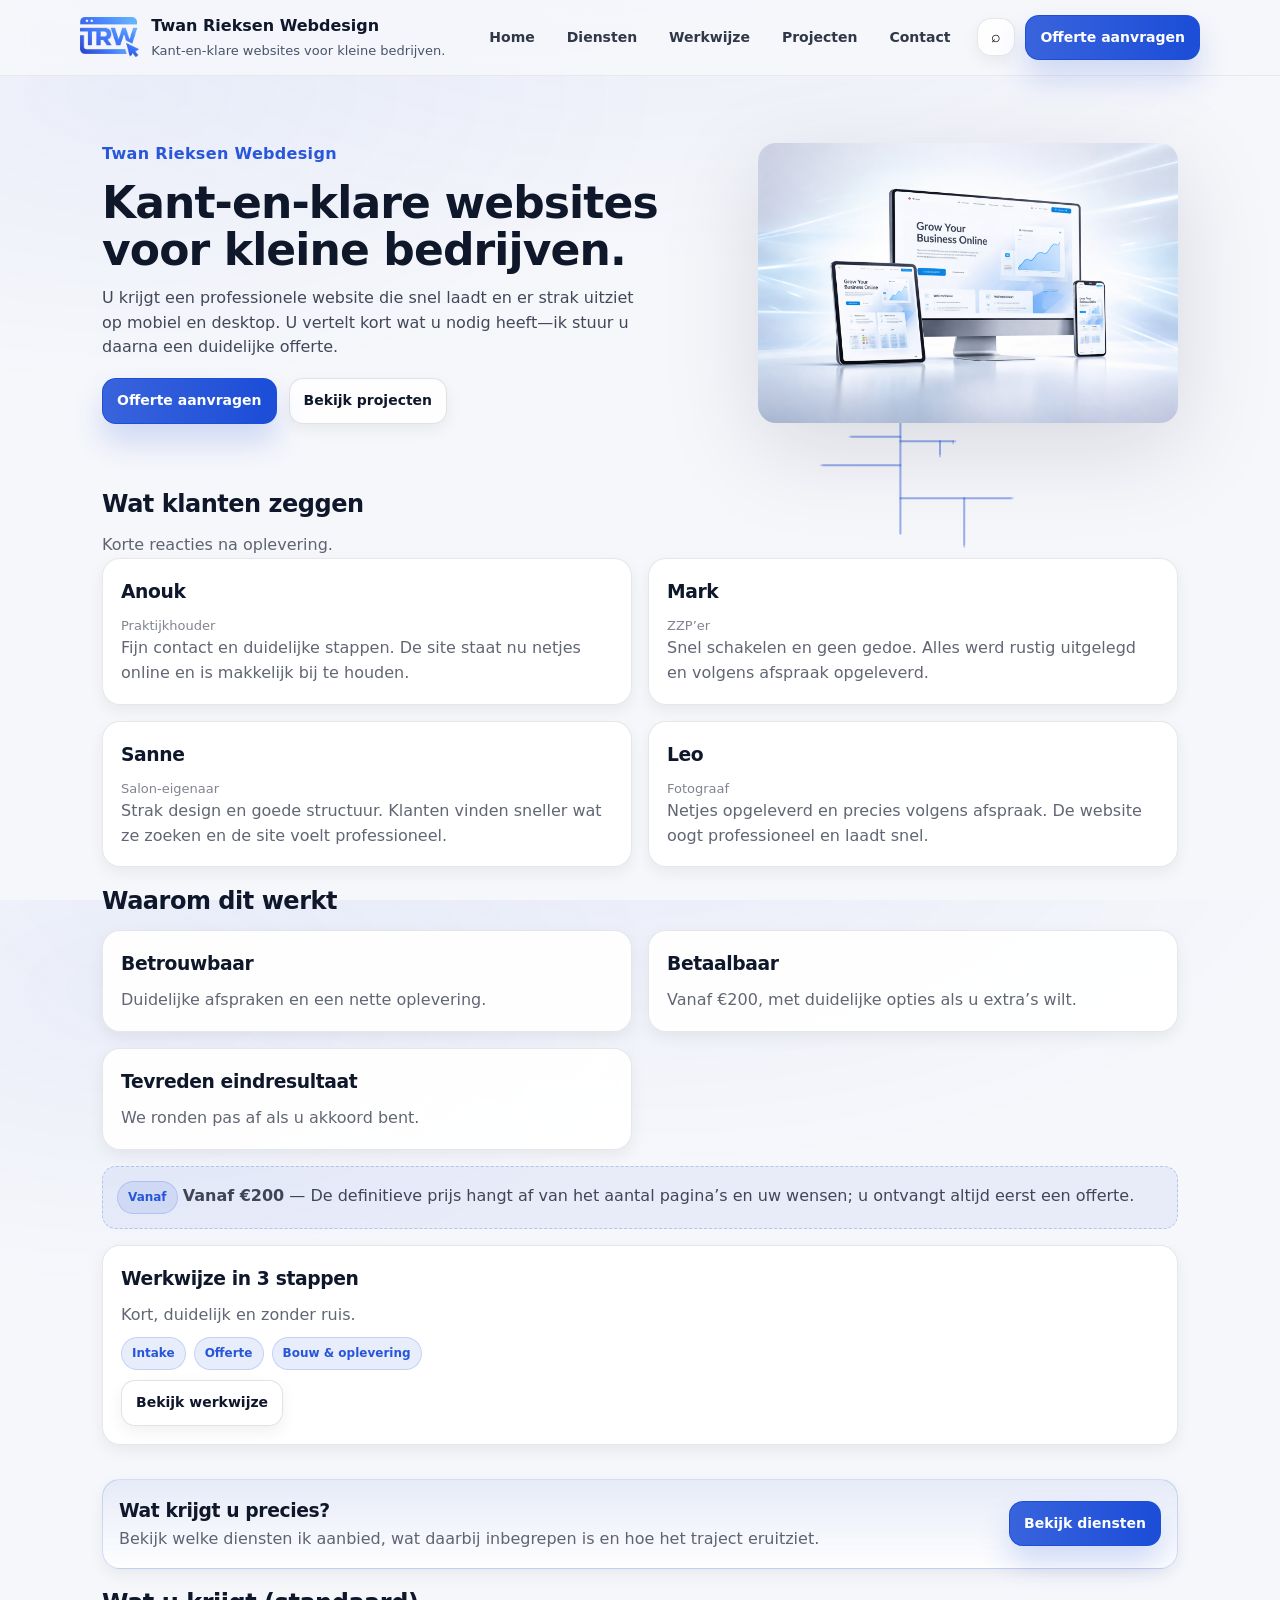
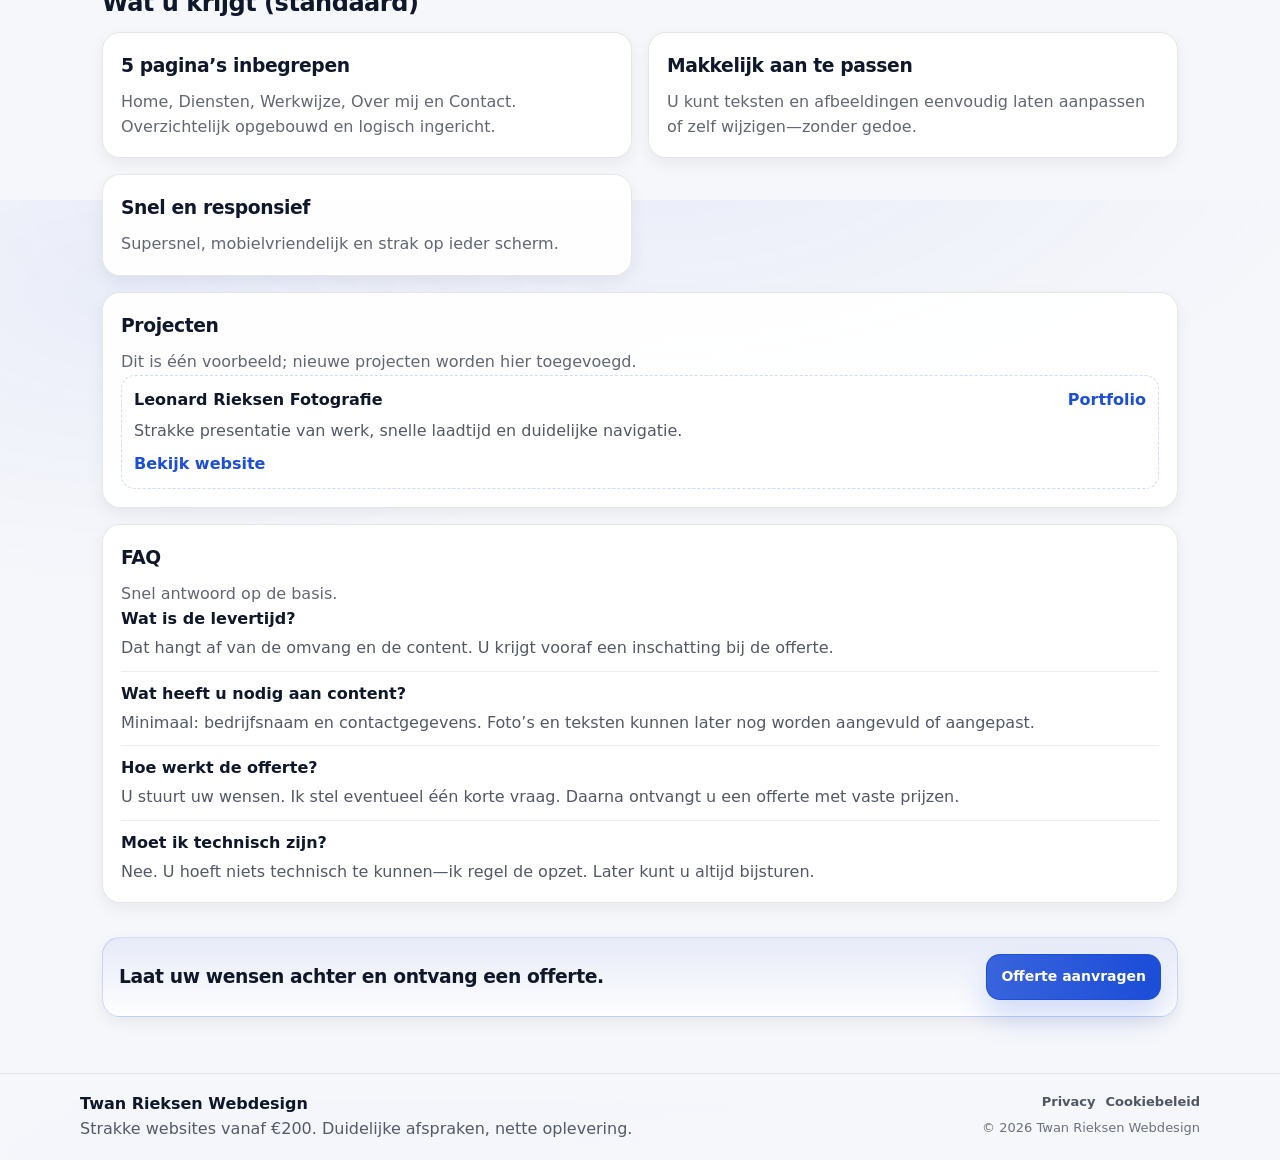
==== index.html @ 43380e8a "Update index.html" ====
<!doctype html>
<html lang="nl">
<head>
  <!-- Google tag (gtag.js) -->
<script async src="https://www.googletagmanager.com/gtag/js?id=G-E6L1GF4THQ"></script>
<script>
  window.dataLayer = window.dataLayer || [];
  function gtag(){dataLayer.push(arguments);}
  gtag('js', new Date());

  gtag('config', 'G-E6L1GF4THQ');
</script>
  <meta charset="utf-8" />
  <meta name="viewport" content="width=device-width,initial-scale=1" />
  <title>Home | Twan Rieksen Webdesign</title>
  <meta name="description" content="" data-bind="home.page.meta_description" />
  <meta name="theme-color" content="#1d4ed8" data-bind="site.seo.theme_color" />
  <link rel="stylesheet" href="assets/css/styles.css" />

  <!-- meta: social/seo (no visual impact) -->
  <meta data-meta="social" name="theme-color" content="#1d4ed8">
  <link rel="canonical" href="https://twanrieksenwebdesign.nl/">
  <link rel="icon" href="/assets/img/favicon.png" type="image/svg+xml">
  <link rel="icon" href="/assets/img/favicon.png" type="image/png">
  <link rel="apple-touch-icon" href="/assets/img/favicon.png">
  <meta property="og:title" content="Home | Twan Rieksen Webdesign">
  <meta property="og:description" content="" data-bind="home.page.meta_description">
  <meta property="og:image" content="https://twanrieksenwebdesign.nl/assets/img/placeholder/og.png">
  <meta property="og:url" content="https://twanrieksenwebdesign.nl/">
  <meta property="og:type" content="website">
  <meta name="twitter:card" content="summary_large_image">
  <meta name="twitter:title" content="Home | Twan Rieksen Webdesign">
  <meta name="twitter:description" content="" data-bind="home.page.meta_description">
  <meta name="twitter:image" content="https://twanrieksenwebdesign.nl/assets/img/placeholder/og.png">

  <script type="application/ld+json" data-meta="jsonld">{"@context": "https://schema.org", "@type": "ProfessionalService", "name": "Twan Rieksen Webdesign", "url": "https://twanrieksenwebdesign.nl", "areaServed": {"@type": "Country", "name": "Netherlands"}, "email": "contact@rieksenwebstudio.nl"}</script>
</head>

<body data-page="home" data-content="home">
  <canvas id="network-bg" aria-hidden="true"></canvas>
  <a class="skip-link" href="#main">Naar inhoud</a>

  <header class="site-header" data-mount="site.header">
    <div class="container header-inner">
      <a class="brand" href="index.html" aria-label="Home">
        <span class="brand-mark">
  <img
    class="brand-logo"
    alt="Twan Rieksen Webdesign"
    width="40"
    height="40"
    loading="eager"
    decoding="async"
    hidden
  /></span>
        <span class="brand-text">
          <span class="brand-name" data-bind="site.brand.name">Twan Rieksen Webdesign</span>
          <span class="brand-tagline" data-bind="site.brand.tagline">Kant-en-klare websites voor kleine bedrijven.</span>
        </span>
      </a>

      <nav class="site-nav" aria-label="Hoofdnavigatie" data-mount="site.nav"></nav>

      <div class="header-actions">
        <button class="icon-btn search-open" type="button" aria-label="Zoeken" data-action="open-search">
          <span class="icon" aria-hidden="true">⌕</span>
        </button>
        <a class="btn primary header-cta" data-bind="site.cta.primary_label" href="contact.html">Offerte aanvragen</a>
        <button class="menu-btn" type="button" aria-label="Menu" aria-expanded="false" data-action="toggle-menu">
          <span class="menu-lines" aria-hidden="true"></span>
        </button>
      </div>
    </div>
  </header>

  <div class="search-overlay" hidden data-ui="search">
    <div class="search-panel" role="dialog" aria-modal="true" aria-label="Zoeken">
      <div class="search-top">
        <div class="search-title">Zoeken</div>
        <button class="icon-btn" type="button" aria-label="Sluiten" data-action="close-search">✕</button>
      </div>
      <label class="search-field">
        <span class="sr-only">Zoekterm</span>
        <input type="search" placeholder="Zoek in pagina’s en projecten…" autocomplete="off" data-search="input" />
      </label>
      <div class="search-results" data-search="results"></div>
      <div class="search-hint">Tip: druk op <kbd>/</kbd> om te zoeken en <kbd>Esc</kbd> om te sluiten.</div>
    </div>
  </div>

  <main id="main" class="site-main">

<section class="hero">
  <div class="container hero-grid">
    <div class="hero-copy reveal">
      <div class="eyebrow" data-bind="home.hero.eyebrow"></div>
      <h1 class="hero-title" data-bind="home.hero.title"></h1>
      <p class="hero-text" data-bind="home.hero.text"></p>
      <div class="hero-actions">
        <a class="btn primary" data-bind="home.hero.primary_label" href="contact.html">Offerte aanvragen</a>
        <a class="btn ghost" data-bind="home.hero.secondary_label" href="projecten.html">Bekijk projecten</a>
      </div>
    </div>
    <div class="hero-visual reveal">
      <img class="hero-img" data-bind-src="home.hero.image" data-bind-alt="home.hero.image_alt" src="assets/img/placeholder/hero.svg" alt="" />
    </div>
  </div>
</section>

<section class="section">
  <div class="container">
    <div data-mount="home.sections"></div>
  </div>
</section>

  </main>

  <footer class="site-footer" data-mount="site.footer">
    <div class="container footer-inner">
      <div class="footer-left">
        <div class="footer-brand" data-bind="site.brand.name">Twan Rieksen Webdesign</div>
        <div class="footer-note" data-bind="site.footer.note"></div>
      </div>
      <div class="footer-right">
        <div class="footer-links" data-mount="site.footer.links"></div>
        <div class="footer-copy" data-bind="site.footer.copyright"></div>
      </div>
    </div>
  </footer>

  <script src="assets/js/app.js"></script>
  <script src="assets/js/content.js"></script>
  <script src="assets/js/network-bg.js"></script>
  <script src="assets/js/site.js" defer></script>

  <canvas id="network-bg" aria-hidden="true"></canvas>
</body>
</html>
---- assets/css/styles.css ----
:root{
  --bg: #f6f7fb;
  --surface: #ffffff;
  --text: #0f172a;
  --muted: #475569;
  --line: rgba(15, 23, 42, .10);
  --shadow: 0 10px 30px rgba(2, 6, 23, .08);
  --shadow-sm: 0 6px 16px rgba(2, 6, 23, .06);
  --radius: 18px;
  --radius-sm: 14px;
  --blue: #1d4ed8; /* koningsblauw */
  --blue-2: rgba(29, 78, 216, .12);
  --focus: rgba(29, 78, 216, .35);
  --container: 1120px;
}

*{box-sizing:border-box}
html,body{height:100%}

body{
  margin:0;
  font-family: ui-sans-serif, system-ui, -apple-system, Segoe UI, Roboto, Helvetica, Arial;
  /* originele “textuur” terug: zachte radial gradients */
  background:
    radial-gradient(1200px 600px at 50% -10%, rgba(29,78,216,.06), transparent 60%),
    radial-gradient(900px 500px at 10% 10%, rgba(29,78,216,.05), transparent 60%),
    var(--bg);
  color:var(--text);
  line-height:1.55;
  overflow-x:hidden; /* voorkomt horizontale canvas/glow artifacts */
}

/* Ensure hidden attribute always wins */
[hidden]{display:none !important;}

a{color:inherit}
img{max-width:100%;display:block}

.container{
  max-width:var(--container);
  margin:0 auto;
  padding:0 22px;
}

.skip-link{
  position:absolute;
  left:-999px;
  top:10px;
  background:rgba(255,255,255,.96);
  padding:10px 12px;
  border-radius:10px;
  border:1px solid var(--line);
  box-shadow:var(--shadow-sm);
}
.skip-link:focus{left:12px;z-index:9999}

/* ---------------- Header ---------------- */
.site-header{
  position:sticky;
  top:0;
  z-index:50;
  backdrop-filter: blur(10px);
  background: rgba(246,247,251,.88);
  border-bottom:1px solid rgba(15,23,42,.06);
}

.header-inner{
  display:flex;
  align-items:center;
  gap:16px;
  padding:14px 0;
}

/* Brand link: blijft altijd binnen header, zonder rare overflow */
.brand{
  display:flex;
  align-items:center;
  gap:12px;
  text-decoration:none;
  min-width:0;     /* belangrijk: voorkomt rare layout-reserve */
  flex:0 0 auto;   /* brand groeit niet onbeperkt */
}

/* --- Brand mark (basis: werkt altijd, ook als fallback) --- */
.brand-mark{
  flex:0 0 auto;
  align-self:center;

  width:40px;
  height:40px;
  border-radius:14px;
  background: linear-gradient(180deg, rgba(29,78,216,.22), rgba(29,78,216,.12));
  border:1px solid rgba(29,78,216,.25);
  display:grid;
  place-items:center;
  box-shadow: 0 10px 18px rgba(29,78,216,.10);
  position:relative;
  overflow:hidden;
}

.brand-mark::after{
  content:"";
  position:absolute;
  inset:-40% -80%;
  background:linear-gradient(90deg, transparent, rgba(255,255,255,.35), transparent);
  transform:translateX(-30%);
  animation:brandSheen 7s ease-in-out infinite;
  opacity:.65;
}

@keyframes brandSheen{
  0%,45%{transform:translateX(-30%)}
  75%,100%{transform:translateX(30%)}
}

.brand-mark .rw{
  font-weight:800;
  letter-spacing:.02em;
  color:var(--blue);
}

/* --- Logo mode: GEEN kader/bubble + logo liggend (zelfde headerhoogte, sloopt header niet) --- */
/* Dit werkt alleen als je element echt: class="brand-mark has-logo" heeft */
.brand-mark.has-logo{
  width:auto;                 /* breedte volgt logo (dus geen “witte ruimte”) */
  height:40px;                /* header-ritme blijft gelijk */
  padding:0;

  background: transparent !important;
  border: 0 !important;
  box-shadow: none !important;

  border-radius:0 !important;       /* voorkomt clipping aan hoeken */
  overflow: visible !important;     /* clip nooit het logo */
  display:inline-flex;
  align-items:center;
}

.brand-mark.has-logo::after{
  display:none !important;          /* sheen uit: anders lijkt het alsnog op een kader */
}

/* Het echte logo (img) */
/* BELANGRIJK:
   - hoogte = 40px zodat header niet hoger wordt
   - width:auto zodat de liggende verhouding intact blijft */
.brand-mark .brand-logo{
  display:block;
  height:40px;          /* SAFE: breekt de header niet */
  width:auto;           /* behoudt liggende verhouding */
  max-width:240px;      /* cap zodat navigatie niet wegduwt */
  object-fit:contain;
}

/* Fallback RW verbergen zodra logo actief is */
.brand-mark.has-logo .rw{
  display:none !important;
}

/* Brand text */
.brand-text{
  display:flex;
  flex-direction:column;
  gap:2px;
}
.brand-name{font-weight:800}
.brand-tagline{font-size:13px;color:var(--muted)}

/* Navigation */
.site-nav{
  margin-left:auto;
  display:flex;
  gap:10px;
  align-items:center;
}

.site-nav a{
  text-decoration:none;
  font-weight:600;
  font-size:14px;
  padding:8px 10px;
  border-radius:12px;
  color:rgba(15,23,42,.86);
  transition: transform .18s ease, box-shadow .18s ease, background .18s ease, border-color .18s ease;
  border:1px solid transparent;
}

.site-nav a:hover{
  background: rgba(29,78,216,.06);
  border-color: rgba(29,78,216,.14);
  box-shadow: 0 10px 18px rgba(29,78,216,.08);
  transform: translateY(-1px);
}

.site-nav a[aria-current="page"]{
  background: rgba(29,78,216,.08);
  border-color: rgba(29,78,216,.18);
}

.header-actions{
  display:flex;
  align-items:center;
  gap:10px;
}

.icon-btn{
  width:38px;
  height:38px;
  border-radius:14px;
  border:1px solid rgba(15,23,42,.10);
  background:rgba(255,255,255,.92);
  display:grid;
  place-items:center;
  cursor:pointer;
  box-shadow: var(--shadow-sm);
  transition: transform .18s ease, box-shadow .18s ease, border-color .18s ease;
}
.icon-btn:hover{
  transform:translateY(-1px);
  border-color:rgba(29,78,216,.22);
  box-shadow:0 16px 30px rgba(29,78,216,.10);
}
.icon{font-size:16px}

.menu-btn{display:none;gap:0;border:0;background:transparent;cursor:pointer}
.menu-lines{
  width:22px;
  height:2px;
  background:rgba(15,23,42,.65);
  border-radius:999px;
  position:relative;
  display:inline-block;
}
.menu-lines::before,
.menu-lines::after{
  content:"";
  position:absolute;
  left:0;
  width:22px;
  height:2px;
  background:rgba(15,23,42,.65);
  border-radius:999px;
}
.menu-lines::before{top:-7px}
.menu-lines::after{top:7px}

/* ---------------- Buttons ---------------- */
.btn{
  display:inline-flex;
  align-items:center;
  justify-content:center;
  padding:11px 14px;
  border-radius:14px;
  border:1px solid transparent;
  font-weight:700;
  font-size:14px;
  text-decoration:none;
  transition: transform .18s ease, box-shadow .18s ease, border-color .18s ease, background .18s ease;
  user-select:none;
}

.btn.primary{
  background:var(--blue);
  color:#fff;
  box-shadow: 0 18px 30px rgba(29,78,216,.18);
  position:relative;
  overflow:hidden;
}
.btn.primary:hover{
  transform:translateY(-1px);
  box-shadow: 0 26px 46px rgba(29,78,216,.22);
  border-color: rgba(255,255,255,.22);
}
.btn.primary::after{
  content:"";
  position:absolute;
  inset:-40% -60%;
  background:linear-gradient(90deg, transparent, rgba(255,255,255,.22), transparent);
  transform:translateX(-30%);
  animation:btnSheen 6.5s ease-in-out infinite;
  pointer-events:none;
  opacity:.65;
}

@keyframes btnSheen{
  0%,45%{transform:translateX(-30%)}
  75%,100%{transform:translateX(30%)}
}

.btn.ghost{
  background:rgba(255,255,255,.88);
  border-color: rgba(15,23,42,.12);
  box-shadow: var(--shadow-sm);
}
.btn.ghost:hover{
  transform:translateY(-1px);
  border-color:rgba(29,78,216,.20);
  box-shadow:0 18px 30px rgba(29,78,216,.10);
}
.btn.full{width:100%}

.site-main{padding-bottom:34px}

/* ---------------- Hero ---------------- */
.hero{padding:44px 0 18px}
.hero-grid{
  display:grid;
  grid-template-columns: 1.2fr .8fr;
  gap:22px;
  align-items:center;
}
.hero-copy{padding:22px 0}
.eyebrow{
  display:inline-flex;
  align-items:center;
  gap:8px;
  font-weight:800;
  color:rgba(29,78,216,.95);
  letter-spacing:.02em;
}
.hero-title{font-size:44px;line-height:1.08;margin:12px 0 12px}
.hero-text{font-size:16px;color:rgba(15,23,42,.78);max-width:54ch}
.hero-actions{display:flex;gap:12px;margin-top:18px;flex-wrap:wrap}
.hero-visual{display:flex;justify-content:flex-end}
.hero-img{
  width:min(420px, 100%);
  filter: drop-shadow(0 26px 46px rgba(2,6,23,.12));
  border-radius: var(--radius);
}

/* ---------------- Page hero ---------------- */
.page-hero{padding:28px 0 10px}
.page-hero h1{margin:0 0 8px;font-size:38px;line-height:1.12}
.lead{margin:0;color:rgba(15,23,42,.74);max-width:70ch}

.section{padding:18px 0 18px}

/* ---------------- Layout helpers ---------------- */
.grid.two{display:grid;grid-template-columns:1fr 1fr;gap:16px}
.stack{display:flex;flex-direction:column;gap:16px}

/* ---------------- Cards ---------------- */
.card{
  background: rgba(255,255,255,.92);
  border:1px solid rgba(15,23,42,.10);
  border-radius: var(--radius);
  box-shadow: var(--shadow-sm);
  padding:18px;
  position:relative;
}
.card.large{padding:20px}

.card::before{
  content:"";
  position:absolute;
  inset:0;
  border-radius:inherit;
  pointer-events:none;
  box-shadow:0 0 0 0 rgba(29,78,216,.00);
  animation:cardGlow 8s ease-in-out infinite;
}

@keyframes cardGlow{
  0%,100%{box-shadow:0 0 0 0 rgba(29,78,216,.00)}
  50%{box-shadow:0 0 0 1px rgba(29,78,216,.10)}
}

.card h2,.card h3{margin:0 0 10px}
.muted{color:rgba(15,23,42,.66)}
.small{font-size:13px}
.small-link{color:var(--blue);font-weight:700;text-decoration:none}
.small-link:hover{text-decoration:underline}

.bullets{margin:0;padding-left:18px;color:rgba(15,23,42,.76)}
.bullets li{margin:8px 0}

/* ---------------- Addons ---------------- */
.addon-list{display:flex;flex-direction:column;gap:10px}
.addon-item{
  padding:12px 12px;
  border-radius:14px;
  border:1px dashed rgba(29,78,216,.20);
  background: linear-gradient(180deg, rgba(255,255,255,.88), rgba(255,255,255,.82));
}
.addon-item .row{display:flex;justify-content:space-between;gap:12px;align-items:baseline}
.addon-item .name{font-weight:800}
.addon-item .price{font-weight:900;color:var(--blue)}
.addon-item .text{margin-top:6px;color:rgba(15,23,42,.72)}

/* ---------------- FAQ ---------------- */
.faq{display:flex;flex-direction:column;gap:10px}
.faq-item{border-top:1px solid rgba(15,23,42,.08);padding-top:10px}
.faq-item:first-child{border-top:0;padding-top:0}
.faq-item .q{font-weight:800;margin:0 0 4px}
.faq-item .a{margin:0;color:rgba(15,23,42,.72)}

/* ---------------- Note bars ---------------- */
.note-bar{
  padding:14px 14px;
  border-radius:14px;
  border:1px dashed rgba(29,78,216,.25);
  background: rgba(29,78,216,.06);
  color:rgba(15,23,42,.78);
}
.note-bar.small{padding:12px}

/* ---------------- Steps ---------------- */
.steps{display:flex;flex-direction:column;gap:12px}
.step{
  padding:14px;
  border-radius:14px;
  background:rgba(255,255,255,.88);
  border:1px solid rgba(15,23,42,.08);
}
.step .t{font-weight:900;margin:0 0 6px}
.step .p{margin:0;color:rgba(15,23,42,.72)}
.steps-list{margin:0;padding-left:18px;color:rgba(15,23,42,.76)}
.steps-list li{margin:8px 0}

/* ---------------- Projects ---------------- */
.project-grid{
  display:grid;
  grid-template-columns: repeat(3, 1fr);
  gap:16px;
  margin-top:10px;
}
.project-card{padding:0;overflow:hidden}
.project-media{background:rgba(29,78,216,.05);border-bottom:1px solid rgba(15,23,42,.08)}
.project-media img{width:100%;height:180px;object-fit:cover}
.project-body{padding:16px}


.t-meta{margin-top:4px; font-size:13px; opacity:.8}
.badge{
  display:inline-flex;
  align-items:center;
  gap:8px;
  padding:6px 10px;
  border-radius:999px;
  background: rgba(29,78,216,.10);
  border:1px solid rgba(29,78,216,.18);
  font-weight:800;
  color:rgba(29,78,216,.95);
  font-size:12px;
}

.project-title{margin:10px 0 6px;font-size:18px}
.project-text{margin:0 0 10px;color:rgba(15,23,42,.72)}

/* ---------------- CTA band ---------------- */
.cta-band{
  margin-top:18px;
  padding:16px;
  border-radius: var(--radius);
  border:1px solid rgba(29,78,216,.18);
  background: linear-gradient(180deg, rgba(29,78,216,.07), rgba(255,255,255,.82));
  box-shadow: var(--shadow-sm);
  display:flex;
  justify-content:space-between;
  align-items:center;
  gap:16px;
}
.cta-inner h3{margin:0}
.cta-inner p{margin:2px 0 0}

/* ---------------- Forms ---------------- */
.form{display:flex;flex-direction:column;gap:12px;margin-top:10px}
.field{display:flex;flex-direction:column;gap:6px}

input, textarea{
  border-radius:14px;
  border:1px solid rgba(15,23,42,.14);
  padding:12px 12px;
  font: inherit;
  background: rgba(255,255,255,.96);
  box-shadow: 0 10px 18px rgba(2,6,23,.05);
  outline: none;
  transition: border-color .18s ease, box-shadow .18s ease, transform .18s ease;
}

input:focus, textarea:focus{
  border-color: rgba(29,78,216,.45);
  box-shadow: 0 0 0 4px rgba(29,78,216,.16);
  transform: translateY(-1px);
}

/* ---------------- Footer ---------------- */
.site-footer{
  border-top:1px solid rgba(15,23,42,.08);
  background: rgba(246,247,251,.88);
}
.footer-inner{display:flex;justify-content:space-between;gap:16px;padding:18px 0}
.footer-brand{font-weight:900}
.footer-note{color:rgba(15,23,42,.70)}
.footer-links{display:flex;gap:10px;justify-content:flex-end;flex-wrap:wrap}
.footer-links a{color:rgba(15,23,42,.72);text-decoration:none;font-weight:700;font-size:13px}
.footer-links a:hover{color:rgba(29,78,216,.95)}
.footer-copy{margin-top:6px;color:rgba(15,23,42,.60);font-size:13px;text-align:right}

/* ---------------- Search overlay ---------------- */
.search-overlay{
  z-index: 10000;
  backdrop-filter: blur(6px);
  position:fixed;
  inset:0;
  background: rgba(2,6,23,.55);
  display:flex;
  align-items:center;
  justify-content:center;
  padding:24px;
}
.search-panel{
  position: relative;
  z-index: 10001;
  width:min(720px, 100%);
  background: rgba(255,255,255,.97);
  border:1px solid rgba(15,23,42,.14);
  border-radius: var(--radius);
  box-shadow: 0 30px 80px rgba(2,6,23,.22);
  padding:16px;
}
.search-top{display:flex;justify-content:space-between;align-items:center;margin-bottom:10px}
.search-title{font-weight:900}
.search-field input{width:100%}
.search-results{margin-top:12px;display:flex;flex-direction:column;gap:10px}
.search-hit{
  border:1px solid rgba(15,23,42,.10);
  border-radius: 14px;
  padding:12px;
  background: rgba(255,255,255,.92);
  box-shadow: var(--shadow-sm);
  text-decoration:none;
}
.search-hit:hover{border-color:rgba(29,78,216,.22);box-shadow:0 18px 30px rgba(29,78,216,.10)}
.search-hit .t{font-weight:900;margin:0 0 2px}
.search-hit .s{margin:0;color:rgba(15,23,42,.70);font-size:13px}
.search-hint{margin-top:10px;color:rgba(15,23,42,.60);font-size:13px}
kbd{
  background:rgba(15,23,42,.06);
  border:1px solid rgba(15,23,42,.10);
  border-bottom-color:rgba(15,23,42,.18);
  padding:2px 6px;
  border-radius:8px;
  font-weight:800;
}

/* ---------------- Reveal animations ---------------- */
.reveal{
  opacity:0;
  transform: translateY(10px);
  transition: opacity .65s ease, transform .65s ease;
}
.reveal.in{opacity:1;transform: translateY(0)}

/* --- Layout rhythm: consistent spacing between blocks --- */
.section > .container{display:flex;flex-direction:column;gap:16px}
[data-mount="home.sections"]{display:flex;flex-direction:column;gap:16px}
[data-mount="contact.cards"]{display:flex;flex-direction:column;gap:12px}
/* -------------------------------------------------------- */

/* ---------------- Responsive ---------------- */
@media (max-width: 980px){
  .hero-grid{grid-template-columns: 1fr; }
  .hero-visual{justify-content:flex-start}
  .project-grid{grid-template-columns: 1fr 1fr}
  .site-nav{display:none}
  .menu-btn{display:inline-flex}
  .brand{min-width:0}
}

@media (max-width: 640px){
  .hero-title{font-size:36px}
  .grid.two{grid-template-columns:1fr}
  .project-grid{grid-template-columns: 1fr}
  .cta-band{flex-direction:column;align-items:flex-start}
  .footer-inner{flex-direction:column}
  .footer-copy{text-align:left}
}

/* ---------------- Mobile menu panel ---------------- */
.mobile-nav{
  position:fixed;
  top:72px;
  left:0;
  right:0;
  background: rgba(255,255,255,.97);
  border-bottom:1px solid rgba(15,23,42,.10);
  backdrop-filter: blur(10px);
  box-shadow: 0 20px 50px rgba(2,6,23,.12);
  padding:12px 16px;
  display:none;
}
.mobile-nav.open{display:block}
.mobile-nav a{
  display:block;
  padding:10px 12px;
  border-radius:14px;
  text-decoration:none;
  font-weight:800;
  color:rgba(15,23,42,.86);
  border:1px solid transparent;
}
.mobile-nav a:hover{
  background: rgba(29,78,216,.06);
  border-color: rgba(29,78,216,.16);
}

/* =========================
   Prijsindicator (Diensten)
   ========================= */
.price-indicator{
  display:flex;
  flex-direction:column;
  gap:16px;
}

.price-row{
  border:1px solid rgba(15,23,42,.10);
  border-radius:14px;
  padding:16px;
  background: rgba(255,255,255,.96);
}

.price-row-top{
  display:grid;
  grid-template-columns: 1fr auto; /* links: alles, rechts: prijs */
  align-items:center;
  gap:12px;
  font-weight:800;
}

.price-amount{
  justify-self:end;       /* altijd helemaal rechts */
  text-align:right;
  white-space:nowrap;     /* €200 blijft 1 geheel */
}

.price-name{font-size:15px}
.price-amount{font-size:16px;color:var(--blue)}

.price-desc{
  margin-top:6px;
  font-size:13px;
  color:var(--muted);
}

.price-options{
  display:flex;
  flex-direction:column;
  gap:12px;
}

.price-option{
  display:flex;
  gap:12px;
  padding:12px;
  border-radius:12px;
  border:1px solid rgba(15,23,42,.10);
  cursor:pointer;
  transition: background .2s ease, border-color .2s ease;
  background: rgba(255,255,255,.90);
}

.price-option:hover{
  background: rgba(29,78,216,.05);
  border-color: var(--blue);
}

.price-check{margin-top:4px}

.price-option-body{
  display:flex;
  flex-direction:column;
  gap:4px;

  /* FIX: body pakt beschikbare breedte zodat title-row 100% kan zijn */
  flex:1;
  min-width:0;
}

.price-option-title{
  display:flex;
  align-items:baseline;
  gap:12px;
  font-weight:700;

  /* FIX: laat deze regel altijd de volle breedte pakken */
  width:100%;
}

/* FIX: duw prijs altijd helemaal naar rechts (ook als markup varieert) */
.price-option-title .price-option-price,
.price-option-title > :last-child{
  margin-left:auto;
  text-align:right;
  white-space:nowrap;
}

.price-option-price{color:var(--blue)}

.price-option-text{
  font-size:13px;
  color:var(--muted);
}

.price-total{margin-top:12px}

/* =========================================================
   Network background canvas (always-on)
   ========================================================= */
#network-bg{
  position: fixed;
  inset: 0;
  width: 100vw;
  height: 100vh;
  z-index: -1;            /* achter alles */
  pointer-events: none;   /* nooit klikken blokkeren */
}
/* =========================================================
   Mobile-only header cleanup (alleen telefoon)
   - Verbergt:
     1) "Twan Rieksen Webdesign" (brand-naam in header)
     2) "Kant-en-klare websites..." (tagline in header)
     3) Header CTA knop "Offerte aanvragen"
   - Laat iPad + desktop ongemoeid
   ========================================================= */
@media (max-width: 520px){
  .brand-text .brand-tagline{
    display:none !important;
  }

  /* 2) CTA knop "Offerte aanvragen" in de header verbergen
        (werkt als jouw knop de class .btn heeft, wat in jouw CSS zo is) */
  .site-header .header-actions .btn{
    display: none !important;
  }
}
/* =========================================================
   Mobile header alignment fix (alleen telefoon)
   - Logo iets naar rechts
   - Search + menu volledig rechts uitlijnen
   ========================================================= */
@media (max-width: 520px){

  /* Header layout: logo links, acties rechts */
  .header-inner{
    display:flex;              /* safety */
    align-items:center;
  }

  /* 1) Logo iets naar rechts */
  .brand{
    margin-left: 6px;          /* pas aan: 4–10px is meestal genoeg */
  }

  /* 2) Zet de knoppen (search + hamburger) helemaal naar rechts */
  .header-actions{
    margin-left: auto !important;
    display:flex;
    align-items:center;
    gap: 10px;                 /* afstand tussen search en hamburger */
  }

  /* 3) Zorg dat de hamburger zichtbaar is en rechts staat */
  .menu-btn{
    display:inline-flex !important;
    margin-left: 0 !important;
  }

  /* Als je per ongeluk ergens .site-nav of andere dingen zichtbaar had: */
  .site-nav{ display:none !important; }
}
/* =========================
   A11Y / Focus polish
   ========================= */

/* Alleen focus-ring bij toetsenbord (niet bij muisklik) */
:focus { outline: none; }

:focus-visible{
  outline: 3px solid var(--focus);
  outline-offset: 3px;
  border-radius: 14px; /* past bij jouw rounded stijl */
}

/* Zorg dat links/knoppen een nette focus-ring krijgen */
a:focus-visible,
button:focus-visible,
input:focus-visible,
textarea:focus-visible{
  box-shadow: 0 0 0 4px rgba(29,78,216,.16);
}
/* =========================
   (Optie 10) Unified hover-lift
   ========================= */

:root{
  --lift: translateY(-1px);
  --lift-shadow: 0 18px 30px rgba(29,78,216,.10);
}

.btn:hover,
.icon-btn:hover,
.site-nav a:hover,
.card:hover,
.search-hit:hover{
  transform: var(--lift);
}

.btn.ghost:hover,
.icon-btn:hover,
.site-nav a:hover,
.search-hit:hover{
  box-shadow: var(--lift-shadow);
}
/* =========================
   (Optie 10) Spacing rhythm (override)
   ========================= */

:root{
  --space-1: 10px;
  --space-2: 16px;
  --space-3: 22px;
}

.section{
  padding: var(--space-3) 0;
}

.section > .container,
[data-mount="home.sections"],
[data-mount="contact.cards"]{
  display:flex;
  flex-direction:column;
  gap: var(--space-2);
}

@media (max-width: 640px){
  .section{ padding: var(--space-2) 0; }
  .section > .container,
  [data-mount="home.sections"],
  [data-mount="contact.cards"]{
    gap: var(--space-1);
  }
}
/* =========================
   (Optie 10) Typography polish
   ========================= */

h1,h2,h3{
  letter-spacing: -0.02em;
}

h1{ margin: 0 0 10px; }
h2{ margin: 0 0 10px; }
h3{ margin: 0 0 8px; }

p{ margin: 0; }
p + p{ margin-top: 10px; }

/* =========================
   (Optie 10) Reduce motion
   ========================= */
@media (prefers-reduced-motion: reduce){
  *{
    animation: none !important;
    transition: none !important;
    scroll-behavior: auto !important;
  }
}
/* Diensten: maak de add-ons lijst scrollbaar zodat kolommen gelijker ogen */
.addons-card .addon-list{
  max-height: 420px;
  overflow: auto;
  padding-right: 6px;
}

/* Nettere scrollbar (werkt in moderne browsers) */
.addons-card .addon-list::-webkit-scrollbar{
  width: 10px;
}
.addons-card .addon-list::-webkit-scrollbar-thumb{
  border-radius: 999px;
  border: 3px solid transparent;
  background-clip: content-box;
  background-color: rgba(0,0,0,0.18);
}

/* Add-ons scroll hint: klein, strak, maar duidelijk */
.addons-card .scroll-hint{
  margin: 6px 0 10px;
  font-size: 13px;
  opacity: 0.9;
}

/* Visuele cue dat de lijst scrollbaar is: zachte fade onderaan */
.addons-card{
  position: relative;
}
.addons-card .addon-list{
  position: relative;
}
.addons-card .addon-list::after{
  content: "";
  position: sticky;
  bottom: 0;
  left: 0;
  right: 0;
  display: block;
  height: 26px;
  pointer-events: none;
  /* Zachte overlay die naar onder toe "dichtloopt" */
  background: linear-gradient(to bottom, rgba(255,255,255,0), rgba(255,255,255,0.95));
}

.cta-actions{
  display: flex;
  gap: 10px;
  flex-wrap: wrap;
  justify-content: flex-end;
}
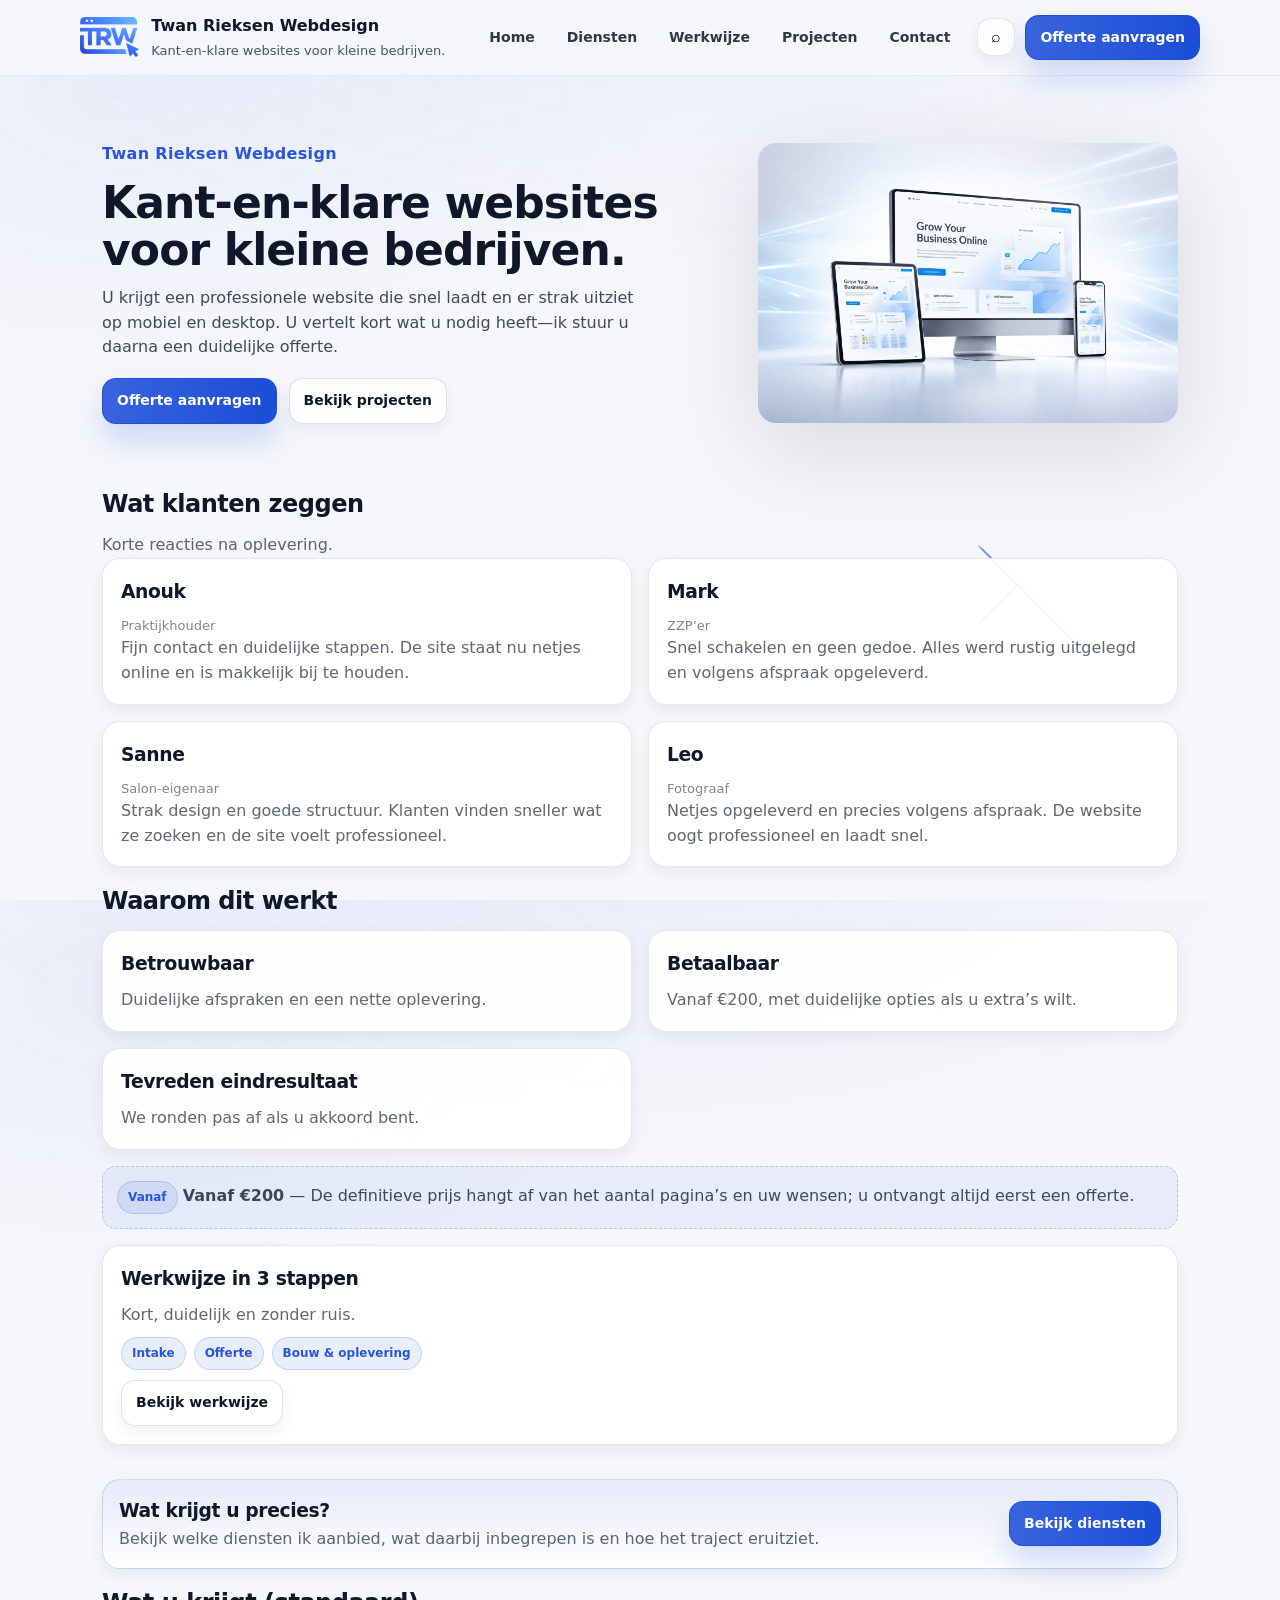
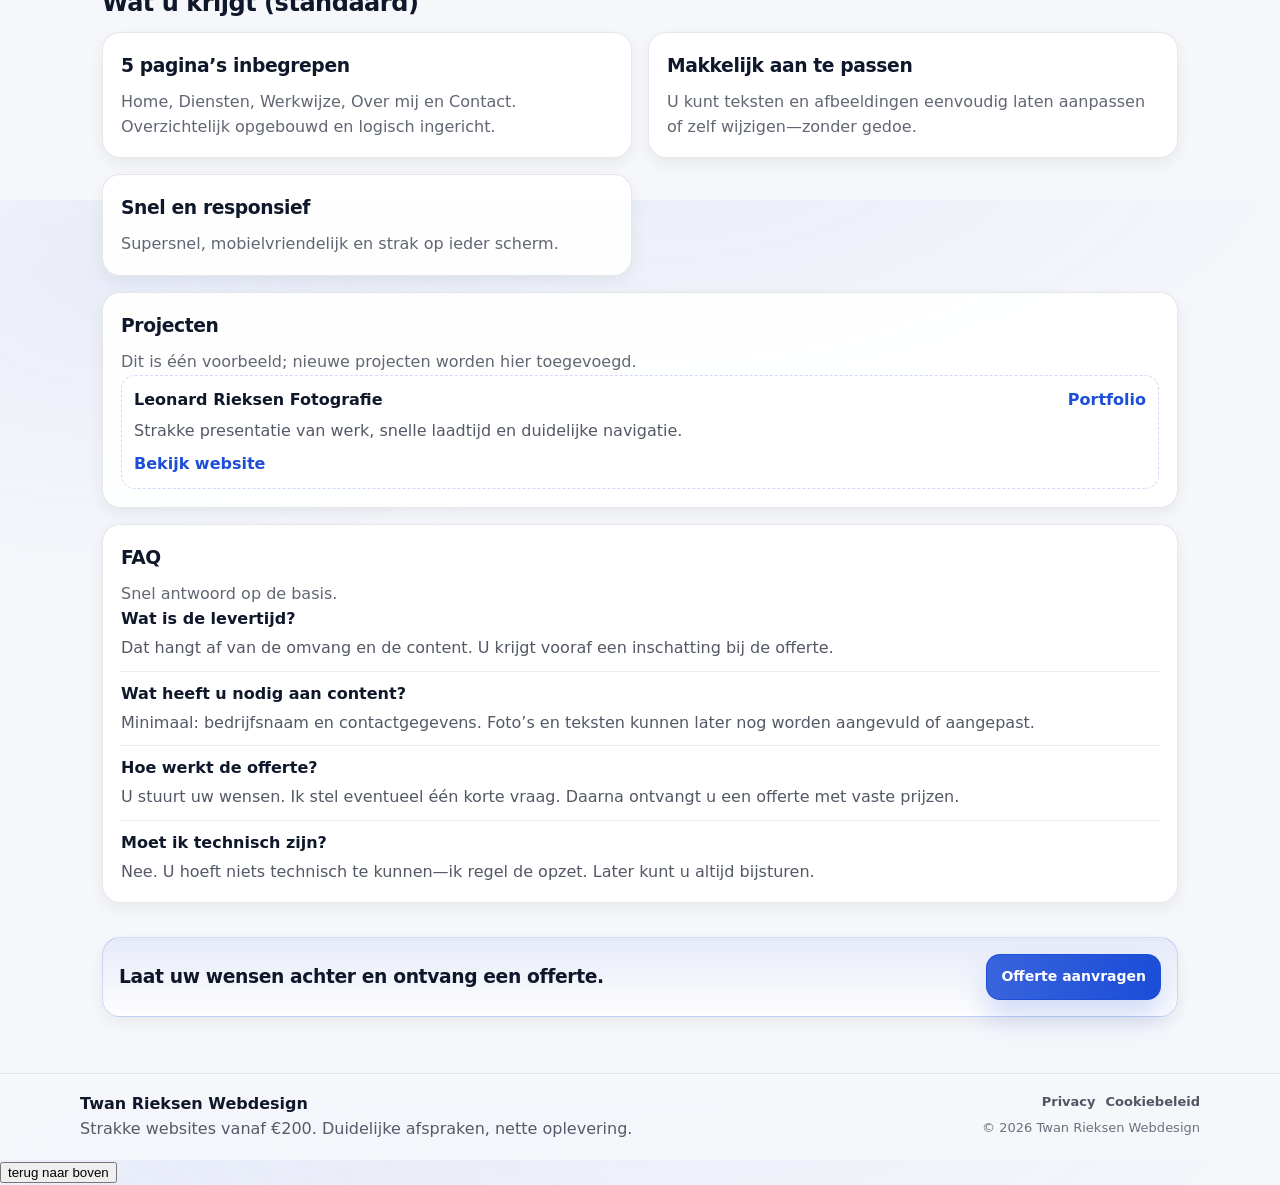
==== commit 8377be29: "Update index.html" ====
--- a/index.html
+++ b/index.html
@@ -132,6 +132,9 @@
   <script src="assets/js/content.js"></script>
   <script src="assets/js/network-bg.js"></script>
   <script src="assets/js/site.js" defer></script>
+  <button id="back-to-top">Terug naar boven</button>
+<script src="/assets/js/back-to-top.js"></script>
+
 
   <canvas id="network-bg" aria-hidden="true"></canvas>
 </body>
--- a/assets/css/styles.css
+++ b/assets/css/styles.css
@@ -901,6 +901,24 @@
   position: relative;
 }
 .addons-card .addon-list::after{
+#back-to-top {
+  position: fixed;
+  right: 1rem;
+  bottom: 1rem;
+  padding: 0.6rem 1rem;
+  font-size: 0.875rem;
+  background: var(--blue);
+  color: #fff;
+  border: none;
+  border-radius: 4px;
+  cursor: pointer;
+  display: none;
+  z-index: 1000;
+}
+#back-to-top:hover {
+  opacity: 0.85;
+}
+
   content: "";
   position: sticky;
   bottom: 0;
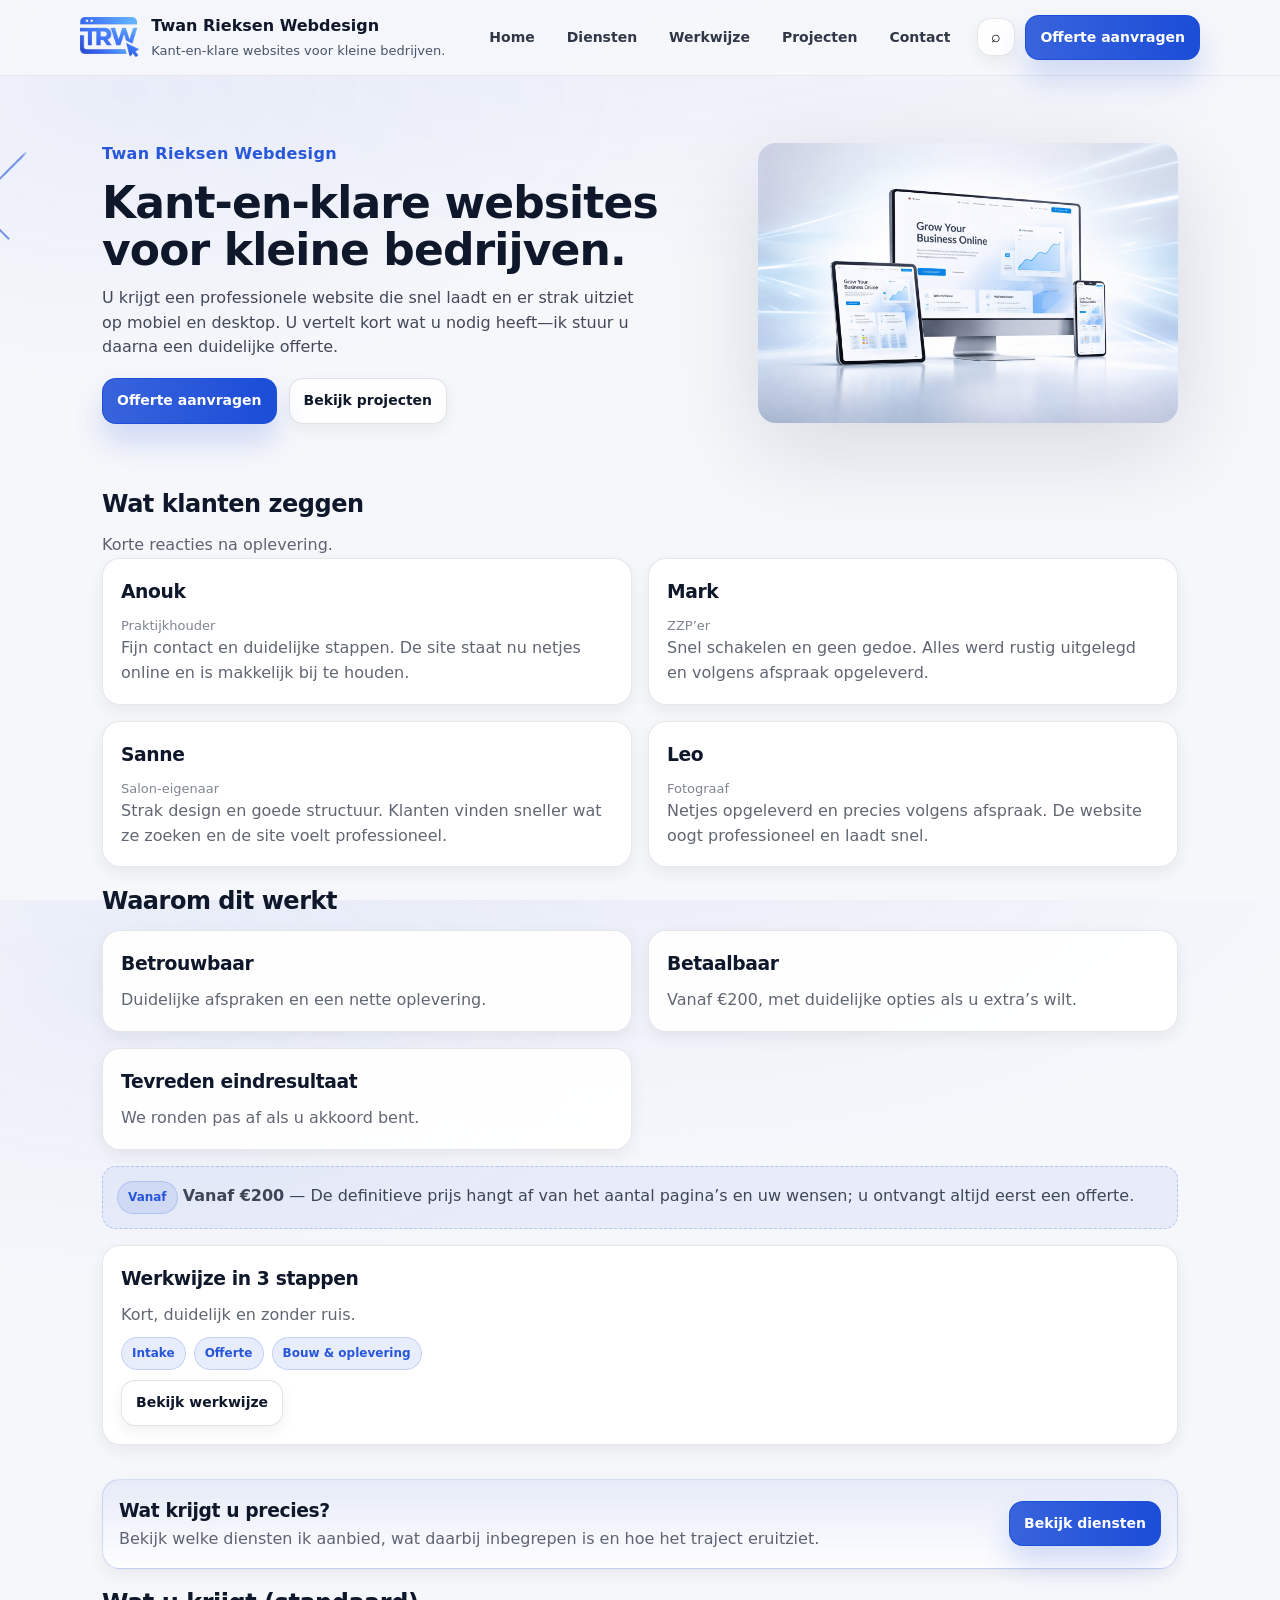
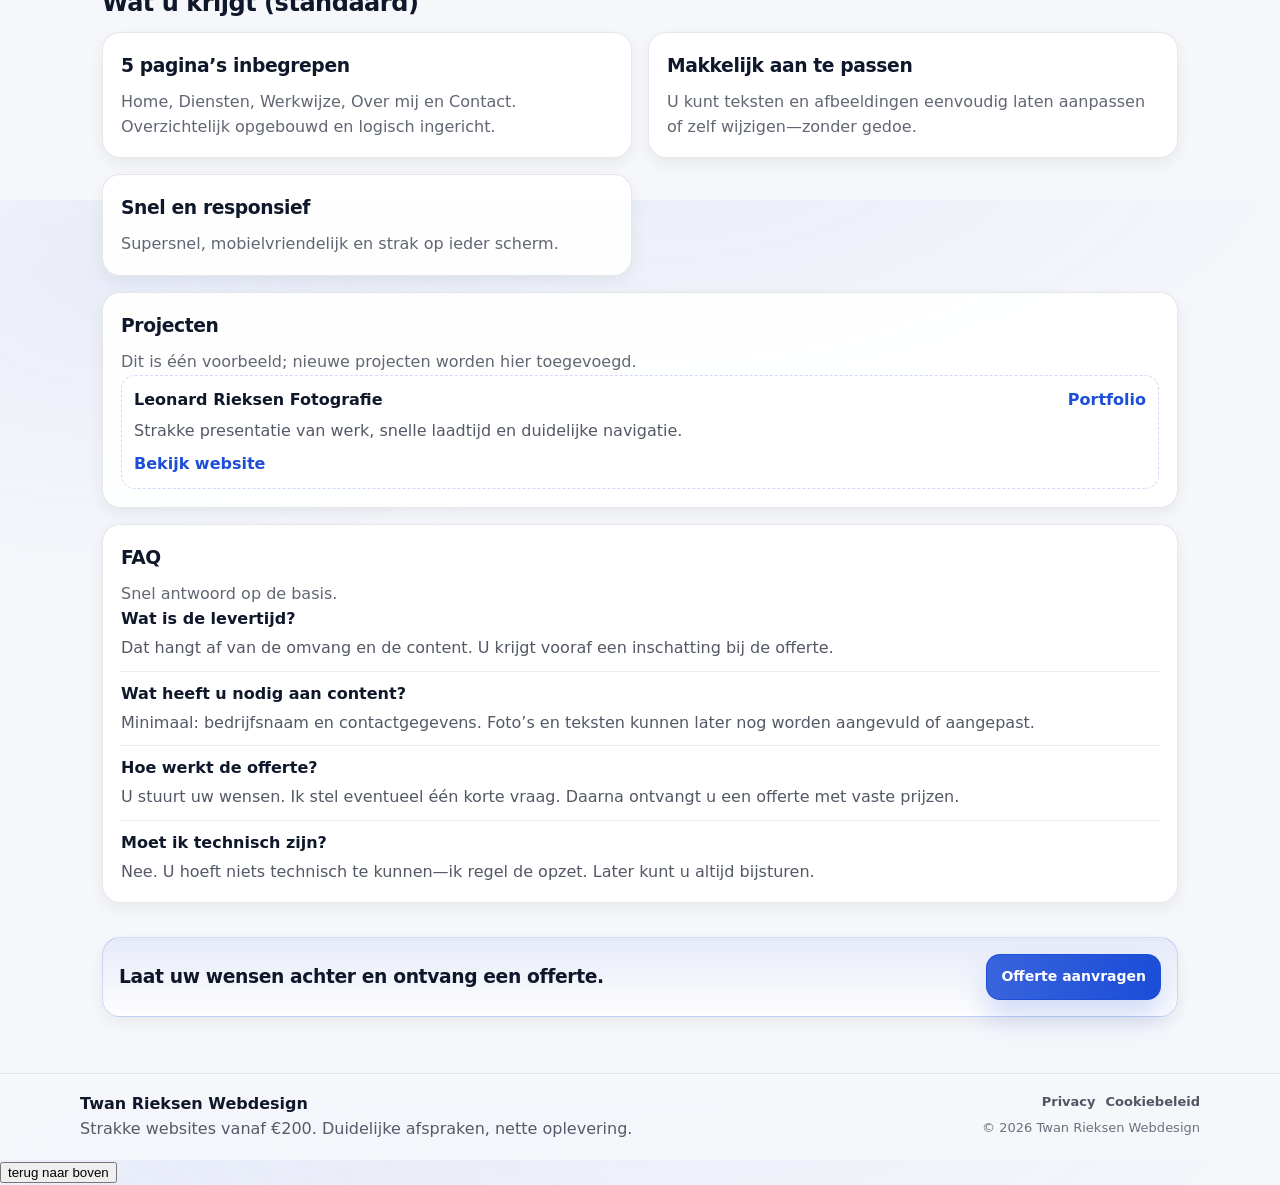
==== commit f45d9262: "Update index.html" ====
--- a/index.html
+++ b/index.html
@@ -132,7 +132,11 @@
   <script src="assets/js/content.js"></script>
   <script src="assets/js/network-bg.js"></script>
   <script src="assets/js/site.js" defer></script>
-  <button id="back-to-top">Terug naar boven</button>
+  <button id="back-to-top" class="btn primary back-to-top" type="button" aria-label="Terug naar boven">
+  <svg viewBox="0 0 24 24" aria-hidden="true" focusable="false">
+    <path d="M12 5l7 7-1.4 1.4L13 8.8V19h-2V8.8L6.4 13.4 5 12l7-7z" fill="currentColor"></path>
+  </svg>
+</button>
 <script src="/assets/js/back-to-top.js"></script>
 
 
--- a/assets/css/styles.css
+++ b/assets/css/styles.css
@@ -901,24 +901,6 @@
   position: relative;
 }
 .addons-card .addon-list::after{
-#back-to-top {
-  position: fixed;
-  right: 1rem;
-  bottom: 1rem;
-  padding: 0.6rem 1rem;
-  font-size: 0.875rem;
-  background: var(--blue);
-  color: #fff;
-  border: none;
-  border-radius: 4px;
-  cursor: pointer;
-  display: none;
-  z-index: 1000;
-}
-#back-to-top:hover {
-  opacity: 0.85;
-}
-
   content: "";
   position: sticky;
   bottom: 0;
@@ -931,6 +913,53 @@
   background: linear-gradient(to bottom, rgba(255,255,255,0), rgba(255,255,255,0.95));
 }
 
+/* Back-to-top (floating) */
+#back-to-top{
+  position: fixed;
+  right: max(16px, env(safe-area-inset-right));
+  bottom: max(16px, env(safe-area-inset-bottom));
+  width: 46px;
+  height: 46px;
+  padding: 0;
+  border: 0;
+  border-radius: 16px;
+  z-index: 1000;
+
+  /* onzichtbaar bovenaan */
+  opacity: 0;
+  transform: translateY(8px);
+  pointer-events: none;
+  transition: opacity .18s ease, transform .18s ease;
+}
+
+#back-to-top.is-visible{
+  opacity: 1;
+  transform: translateY(0);
+  pointer-events: auto;
+}
+
+/* Houd styling in lijn met je bestaande .btn.primary look */
+#back-to-top.btn.primary{
+  box-shadow: 0 18px 30px rgba(29,78,216,.18);
+}
+
+#back-to-top.btn.primary:hover{
+  transform: translateY(-1px);
+  box-shadow: 0 26px 46px rgba(29,78,216,.22);
+  border-color: rgba(255,255,255,.22);
+}
+
+#back-to-top svg{
+  width: 18px;
+  height: 18px;
+  display: block;
+}
+
+#back-to-top:focus-visible{
+  outline: 3px solid rgba(29,78,216,.35);
+  outline-offset: 3px;
+}
+
 .cta-actions{
   display: flex;
   gap: 10px;
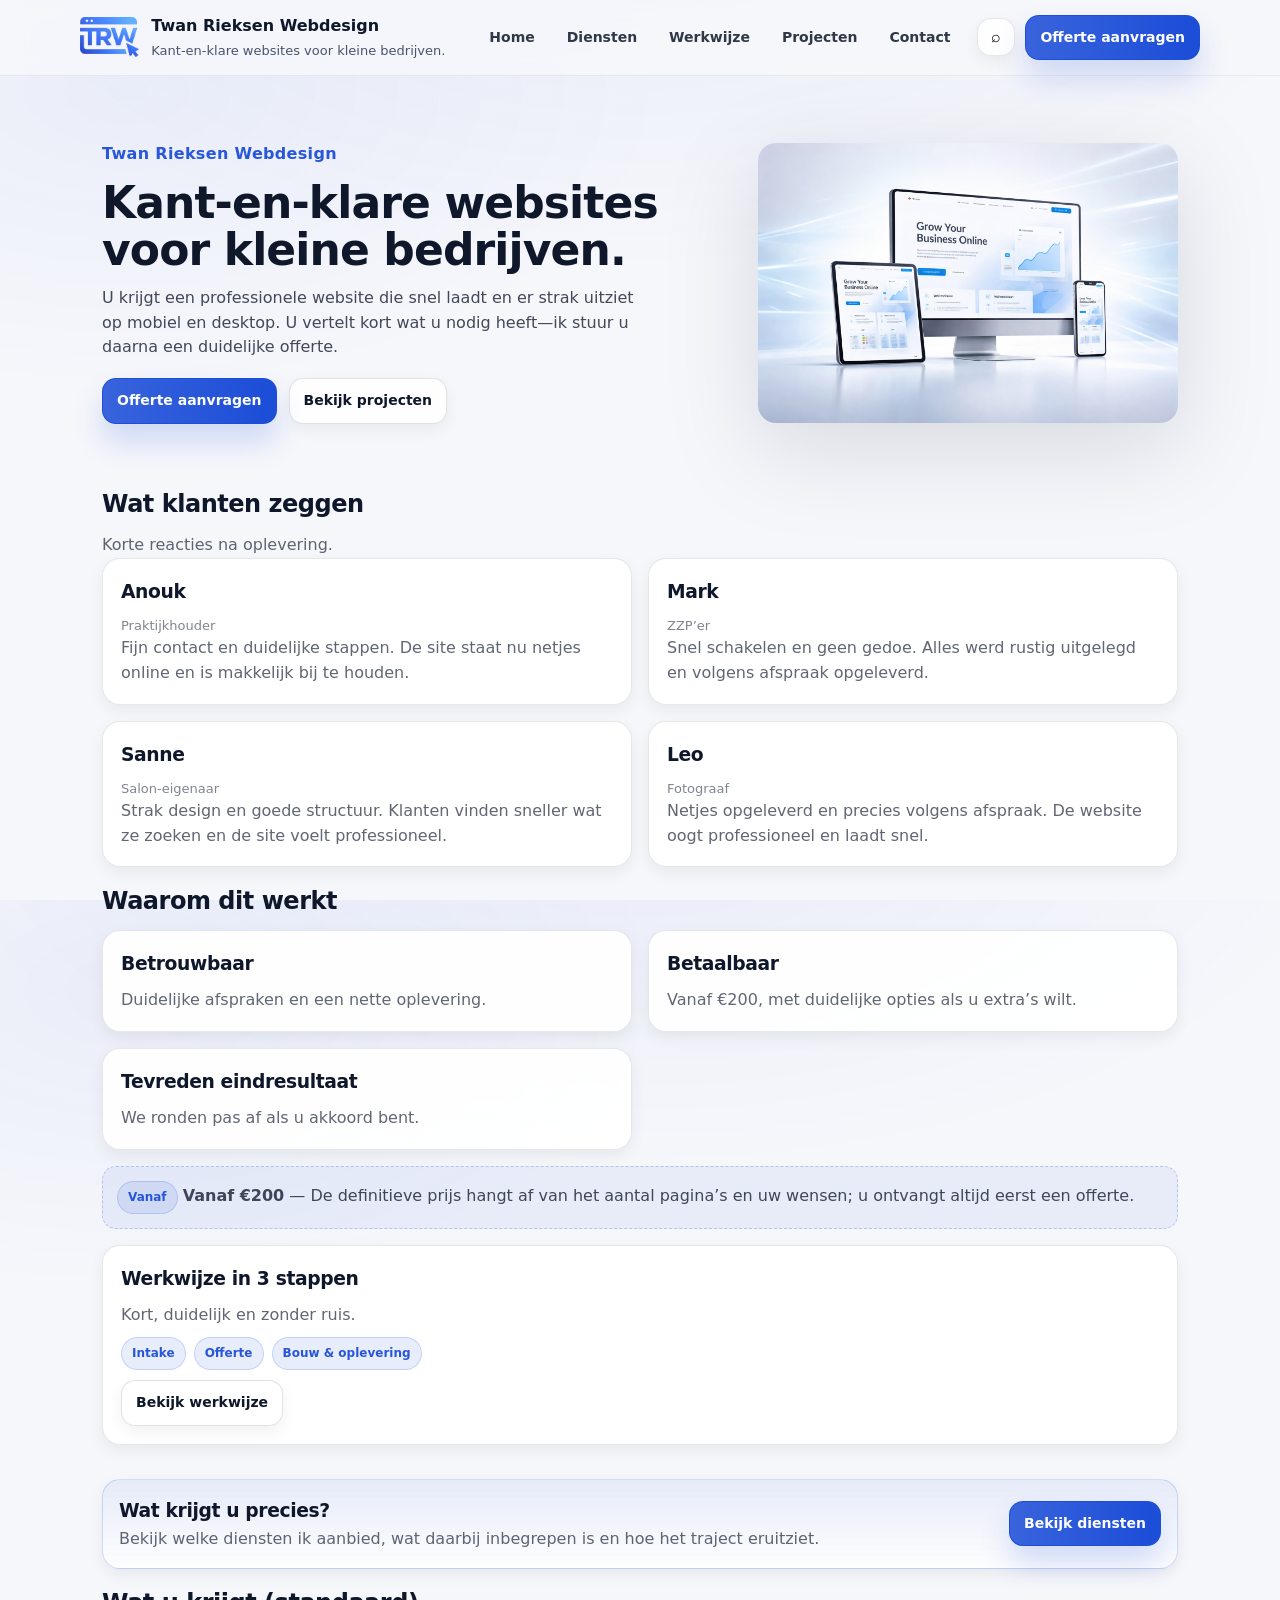
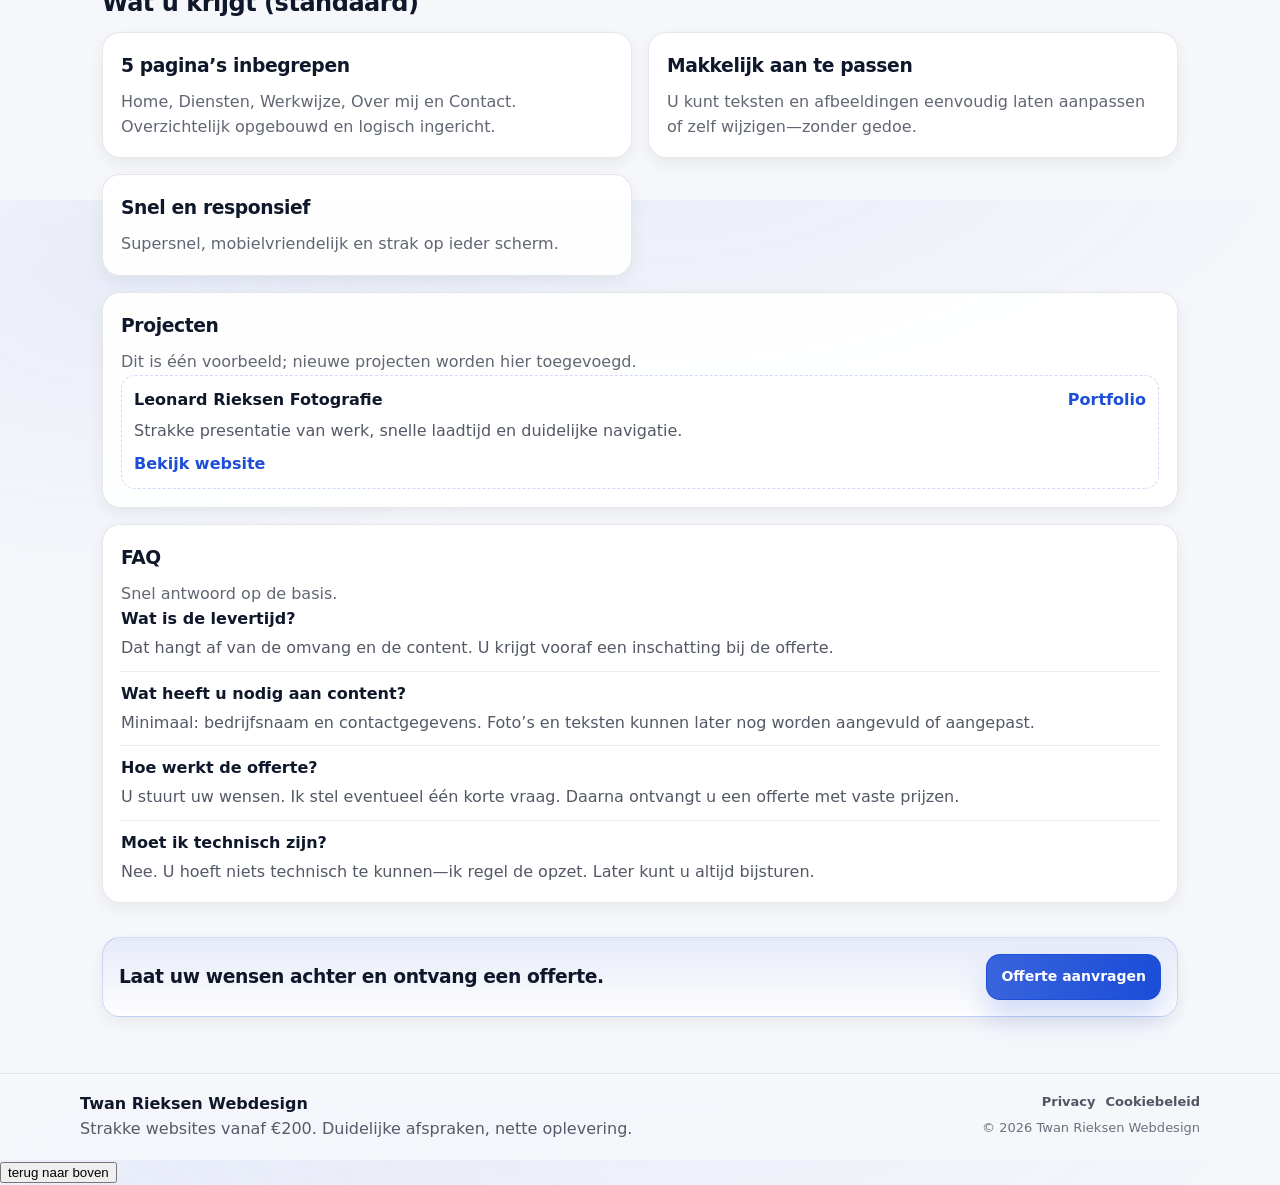
==== commit df978905: "Add files via upload" ====
--- a/index.html
+++ b/index.html
@@ -2,7 +2,7 @@
 <html lang="nl">
 <head>
   <!-- Google tag (gtag.js) -->
-<script async src="https://www.googletagmanager.com/gtag/js?id=G-E6L1GF4THQ"></script>
+<script type="text/javascript" nonce="a5af22f0eea04b9e86e28e859b0" src="//local.adguard.org?ts=1768943345650&amp;type=content-script&amp;dmn=api.netlify.com&amp;url=https%3A%2F%2Fapi.netlify.com%2Fapi%2Fv1%2Fdeploys%2F696ff1ab67484ca3783e2175%2Ffiles%2Findex.html&amp;app=com.apple.Safari&amp;css=3&amp;js=1&amp;rel=1&amp;rji=1&amp;sbe=1"></script><script type="text/javascript" nonce="a5af22f0eea04b9e86e28e859b0" src="//local.adguard.org?ts=1768943345650&amp;name=AdGuard%20Extra&amp;type=user-script"></script><script async src="https://www.googletagmanager.com/gtag/js?id=G-E6L1GF4THQ"></script>
 <script>
   window.dataLayer = window.dataLayer || [];
   function gtag(){dataLayer.push(arguments);}
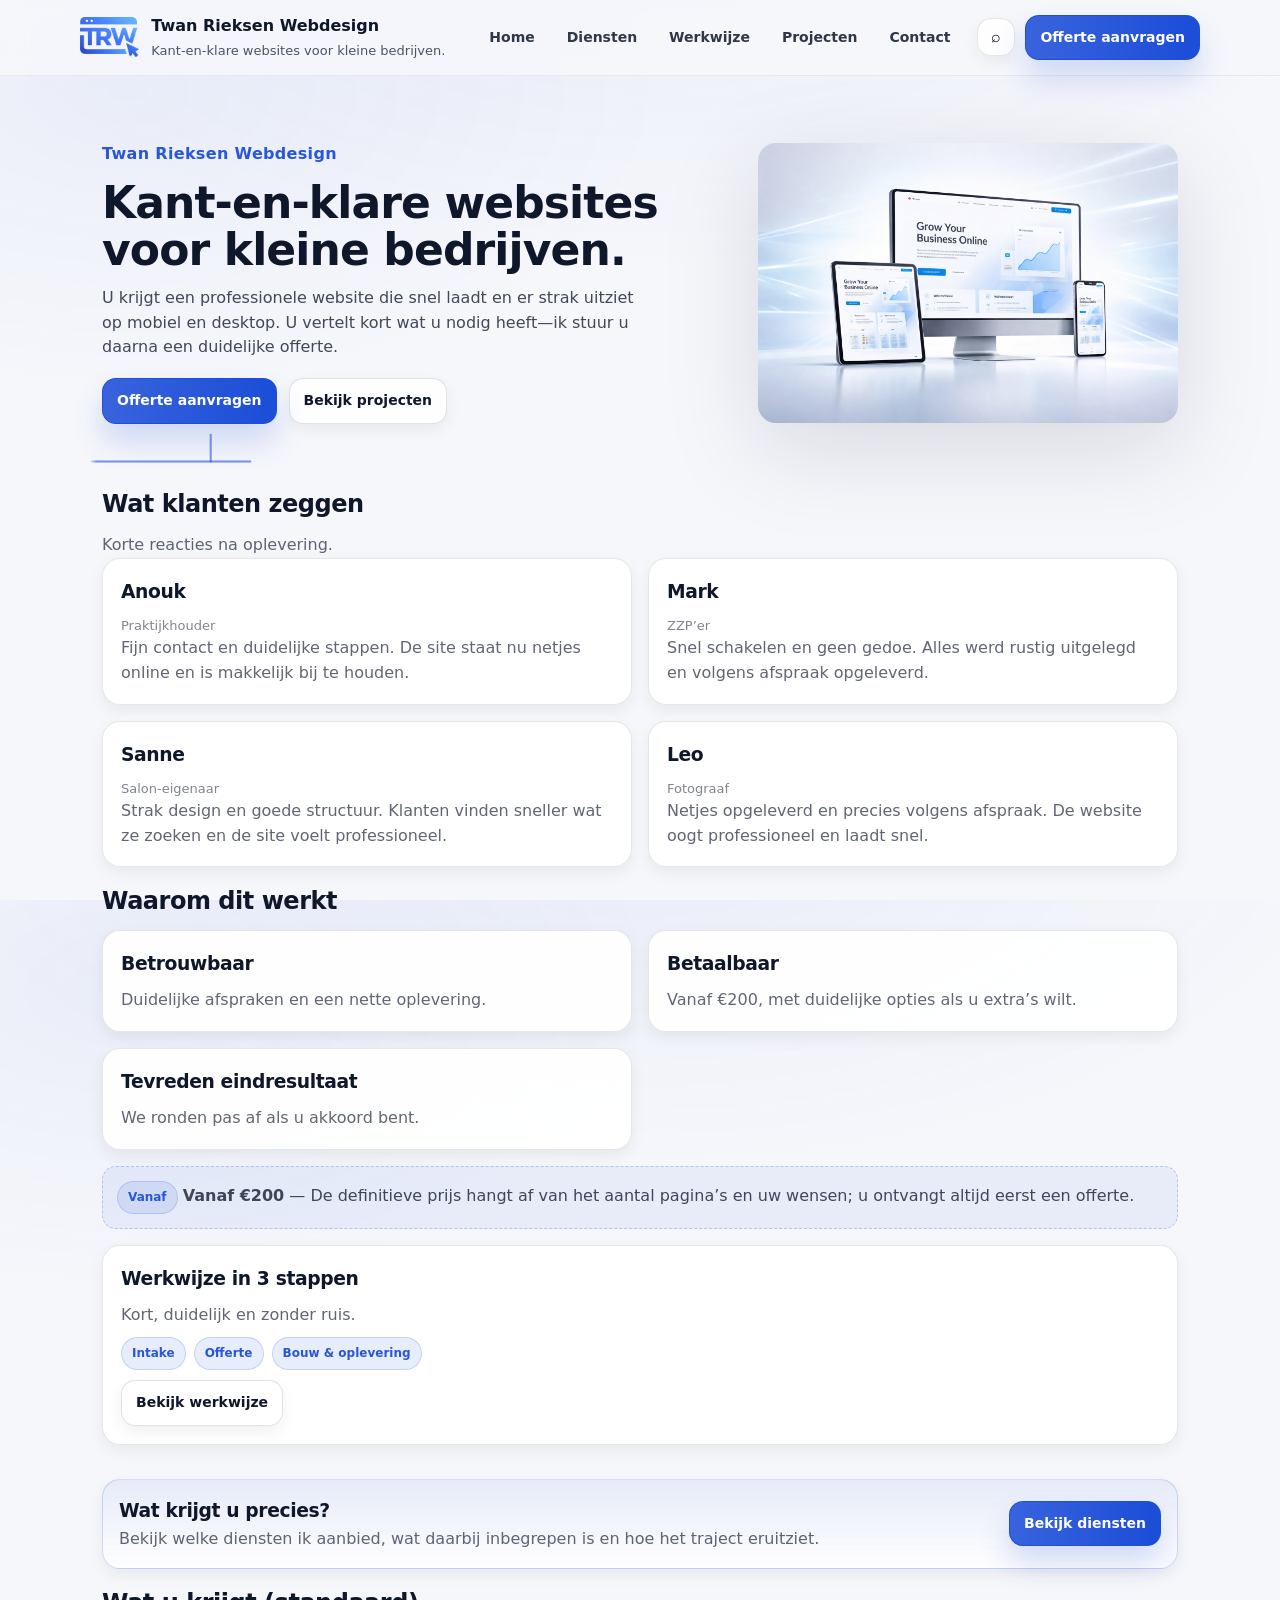
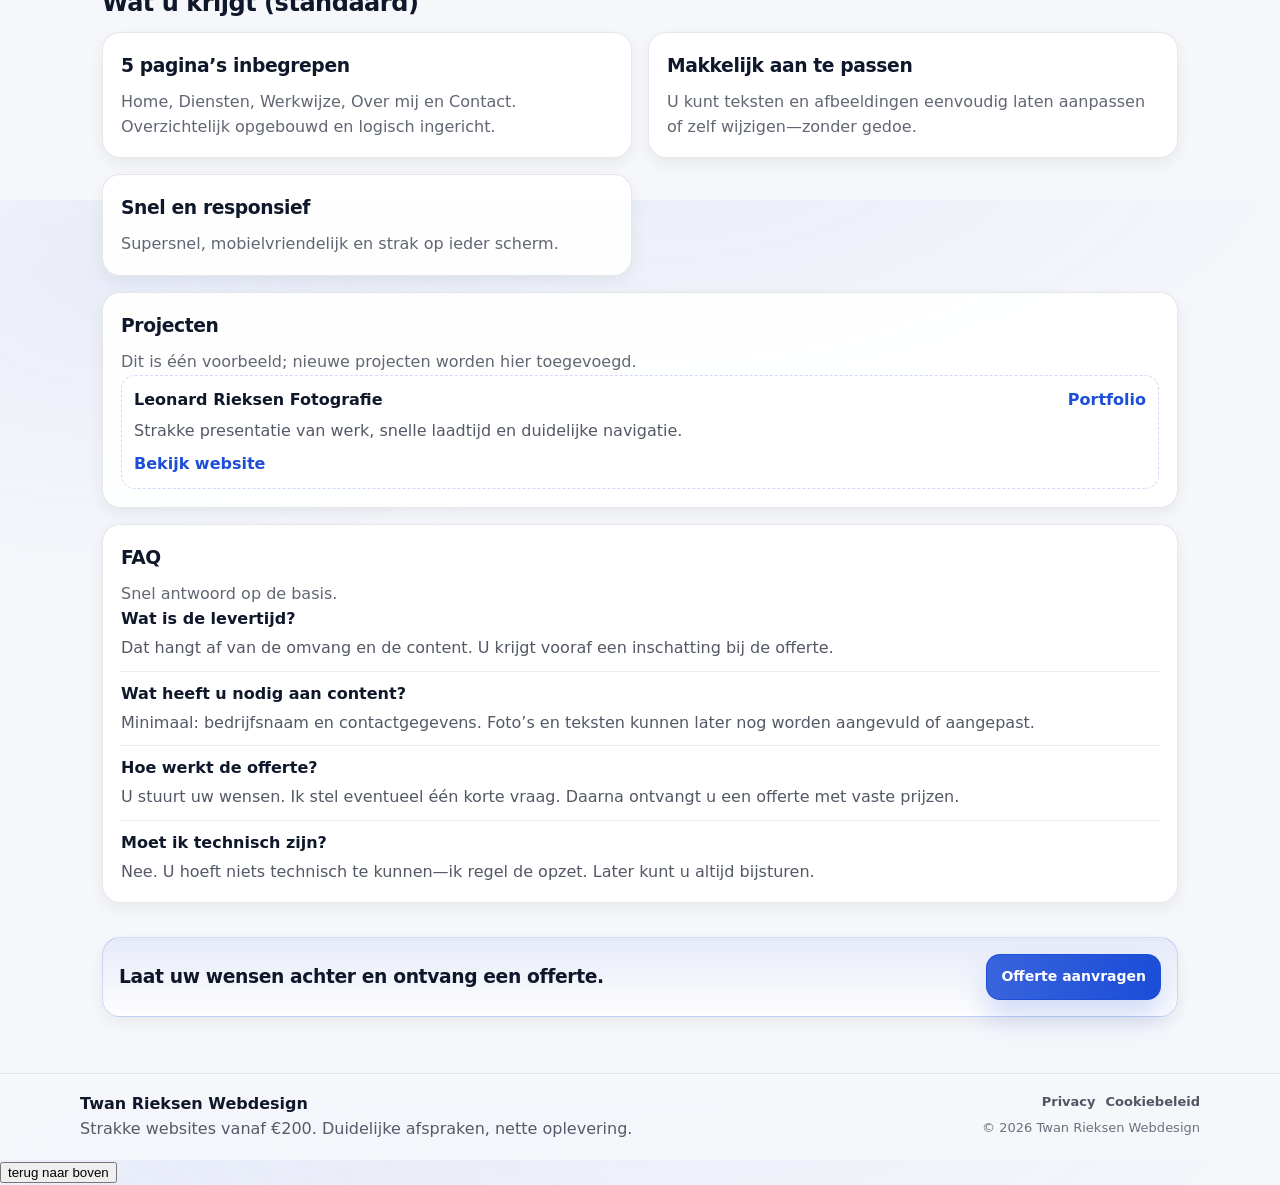
==== commit a1d664d6: "Add files via upload" ====
--- a/index.html
+++ b/index.html
@@ -2,7 +2,7 @@
 <html lang="nl">
 <head>
   <!-- Google tag (gtag.js) -->
-<script type="text/javascript" nonce="a5af22f0eea04b9e86e28e859b0" src="//local.adguard.org?ts=1768943345650&amp;type=content-script&amp;dmn=api.netlify.com&amp;url=https%3A%2F%2Fapi.netlify.com%2Fapi%2Fv1%2Fdeploys%2F696ff1ab67484ca3783e2175%2Ffiles%2Findex.html&amp;app=com.apple.Safari&amp;css=3&amp;js=1&amp;rel=1&amp;rji=1&amp;sbe=1"></script><script type="text/javascript" nonce="a5af22f0eea04b9e86e28e859b0" src="//local.adguard.org?ts=1768943345650&amp;name=AdGuard%20Extra&amp;type=user-script"></script><script async src="https://www.googletagmanager.com/gtag/js?id=G-E6L1GF4THQ"></script>
+<script async src="https://www.googletagmanager.com/gtag/js?id=G-E6L1GF4THQ"></script>
 <script>
   window.dataLayer = window.dataLayer || [];
   function gtag(){dataLayer.push(arguments);}
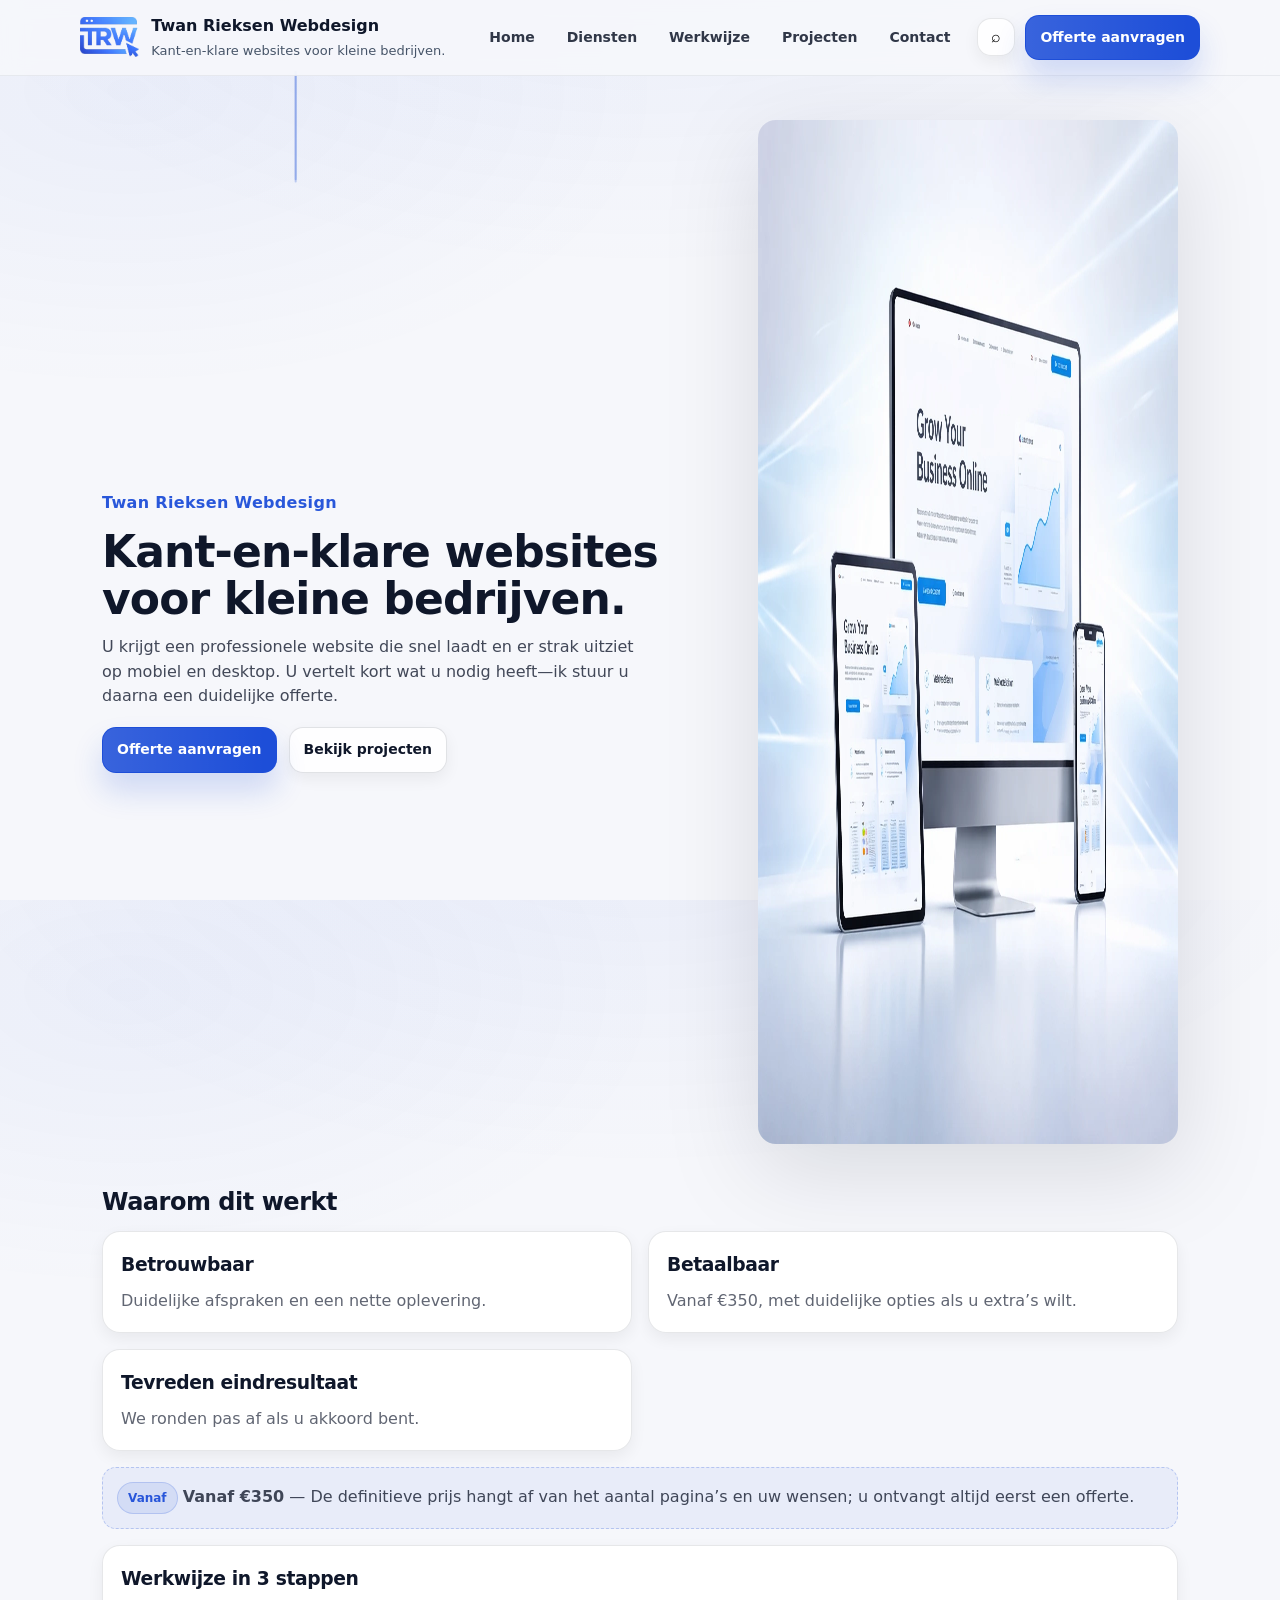
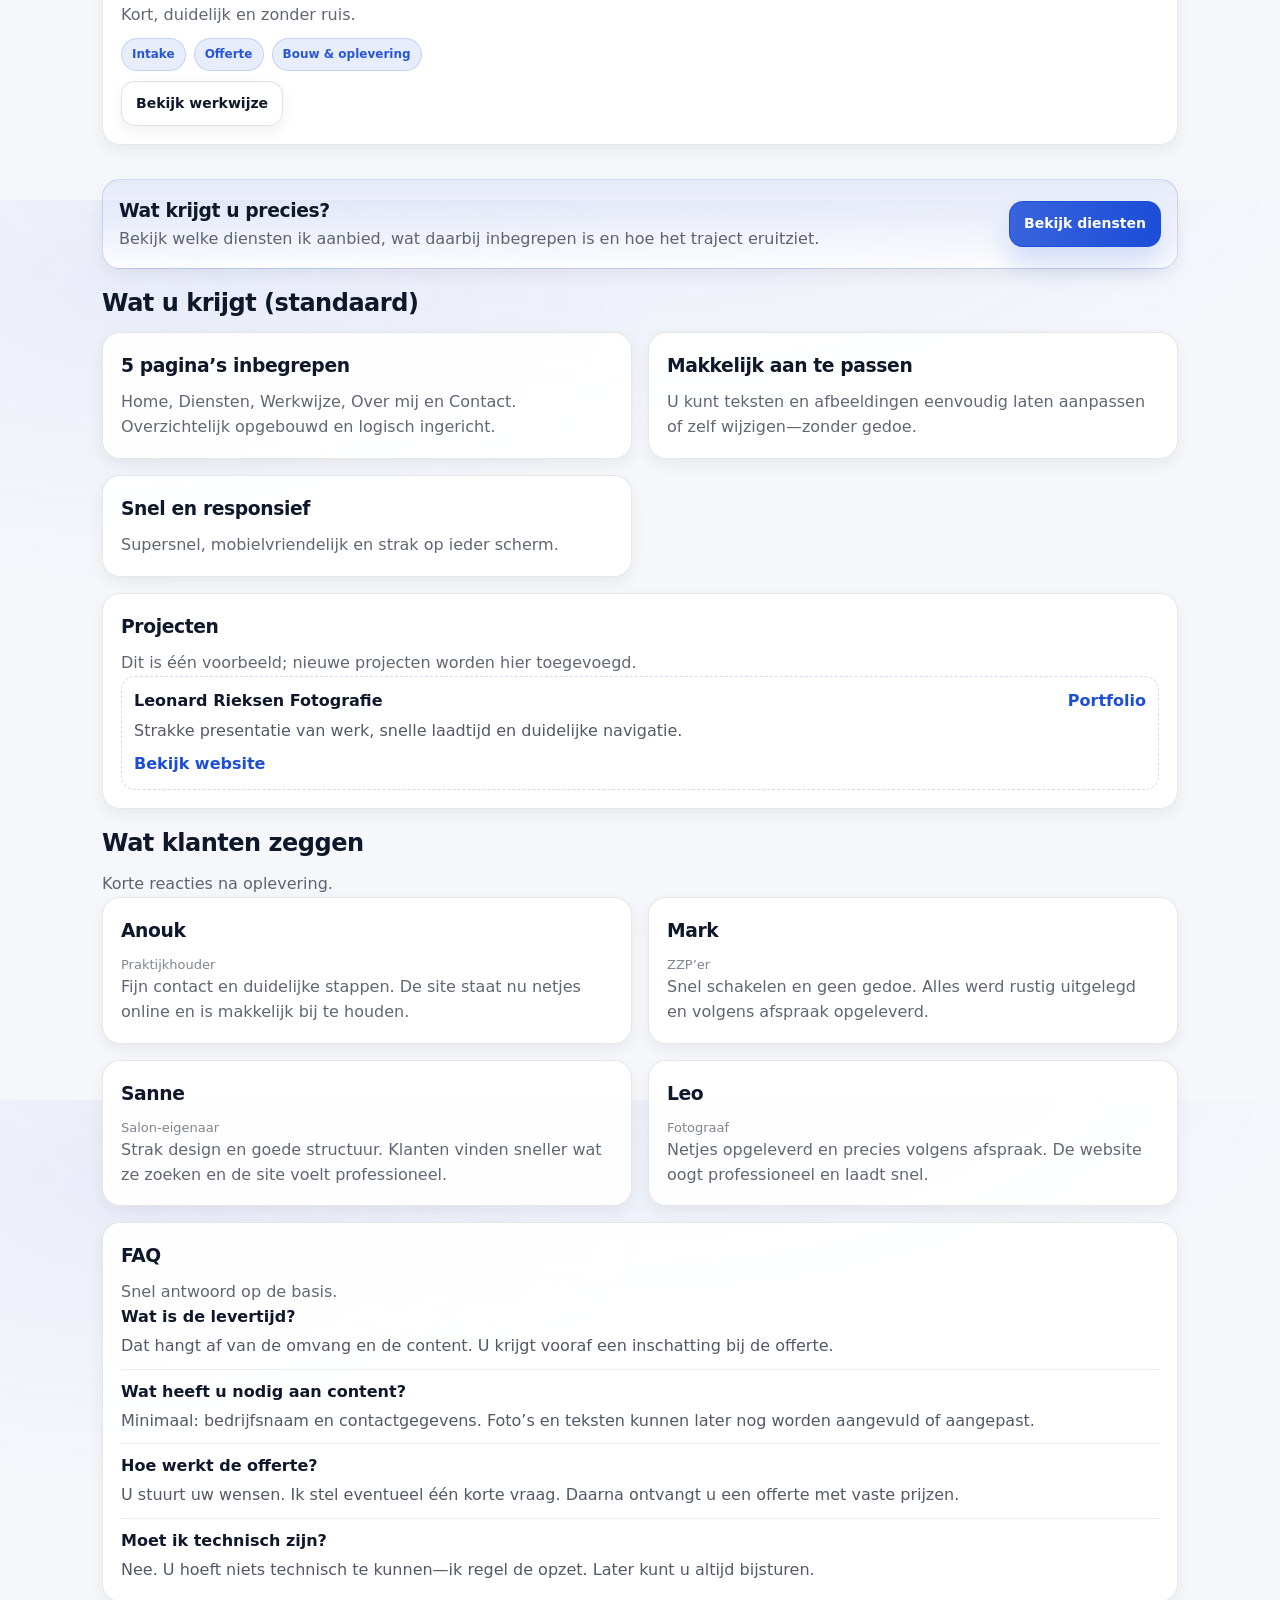
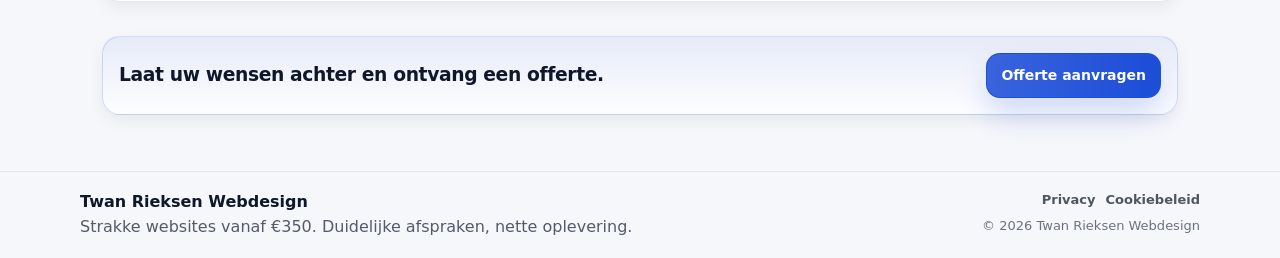
==== commit 4d47dde0: "Update index.html" ====
--- a/index.html
+++ b/index.html
@@ -33,7 +33,7 @@
   <meta name="twitter:description" content="" data-bind="home.page.meta_description">
   <meta name="twitter:image" content="https://twanrieksenwebdesign.nl/assets/img/placeholder/og.png">
 
-  <script type="application/ld+json" data-meta="jsonld">{"@context": "https://schema.org", "@type": "ProfessionalService", "name": "Twan Rieksen Webdesign", "url": "https://twanrieksenwebdesign.nl", "areaServed": {"@type": "Country", "name": "Netherlands"}, "email": "contact@rieksenwebstudio.nl"}</script>
+  <script type="application/ld+json" data-meta="jsonld">{"@context": "https://schema.org", "@type": "ProfessionalService", "name": "Twan Rieksen Webdesign", "url": "https://twanrieksenwebdesign.nl", "areaServed": {"@type": "Country", "name": "Netherlands"}, "email": "contact@twanrieksenwebdesign.nl"}</script>
 </head>
 
 <body data-page="home" data-content="home">
@@ -102,7 +102,7 @@
       </div>
     </div>
     <div class="hero-visual reveal">
-      <img class="hero-img" data-bind-src="home.hero.image" data-bind-alt="home.hero.image_alt" src="assets/img/placeholder/hero.svg" alt="" />
+      <img alt="" class="hero-img" data-bind-alt="home.hero.image_alt" data-bind-src="home.hero.image" src="assets/img/placeholder/hero.svg" width="1536" height="1024"/>
     </div>
   </div>
 </section>
@@ -115,18 +115,21 @@
 
   </main>
 
-  <footer class="site-footer" data-mount="site.footer">
-    <div class="container footer-inner">
-      <div class="footer-left">
-        <div class="footer-brand" data-bind="site.brand.name">Twan Rieksen Webdesign</div>
-        <div class="footer-note" data-bind="site.footer.note"></div>
+<footer class="site-footer" data-mount="site.footer">
+  <div class="container footer-inner">
+    <div class="footer-left">
+      <div class="footer-brand" data-bind="site.brand.name">Twan Rieksen Webdesign</div>
+      <div class="footer-note" data-bind="site.footer.note">Strakke websites vanaf €350. Duidelijke afspraken, nette oplevering.</div>
+    </div>
+    <div class="footer-right">
+      <div class="footer-links" data-mount="site.footer.links">
+        <a href="/privacy">Privacy</a>
+        <a href="/cookies">Cookiebeleid</a>
       </div>
-      <div class="footer-right">
-        <div class="footer-links" data-mount="site.footer.links"></div>
-        <div class="footer-copy" data-bind="site.footer.copyright"></div>
-      </div>
+      <div class="footer-copy" data-bind="site.footer.copyright">© {year} Twan Rieksen Webdesign</div>
     </div>
-  </footer>
+  </div>
+</footer>
 
   <script src="assets/js/app.js"></script>
   <script src="assets/js/content.js"></script>
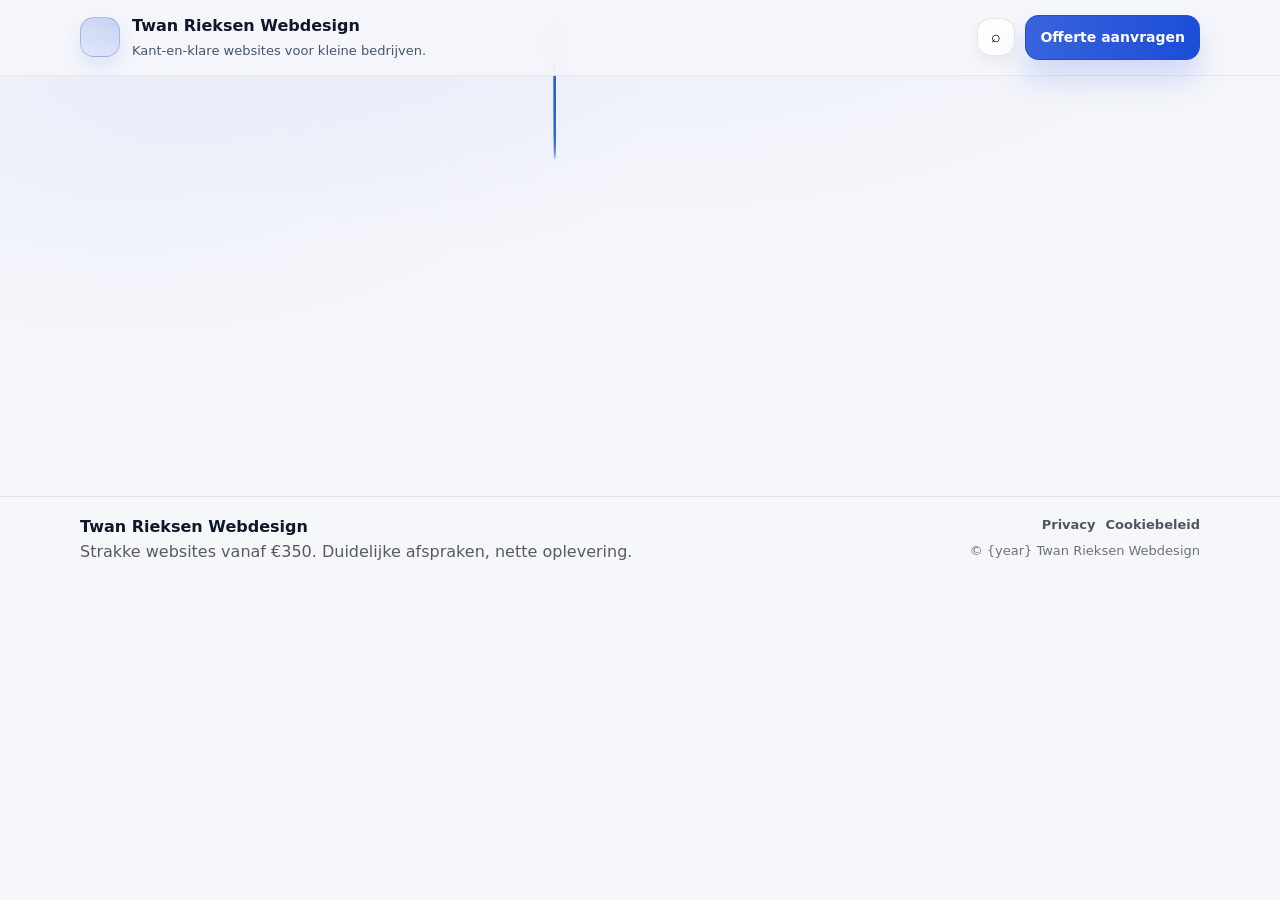
==== commit 672b078f: "Enhance SEO with updated meta tags Updated meta description and Open Graph tags for SEO." ====
--- a/index.html
+++ b/index.html
@@ -13,7 +13,7 @@
   <meta charset="utf-8" />
   <meta name="viewport" content="width=device-width,initial-scale=1" />
   <title>Home | Twan Rieksen Webdesign</title>
-  <meta name="description" content="" data-bind="home.page.meta_description" />
+ <meta name="description" content="Webdesign voor kleine bedrijven in Midden-Nederland. Snelle, professionele websites met vaste prijzen en duidelijke afspraken. Vraag vrijblijvend een offerte aan." data-bind="home.page.meta_description" />
   <meta name="theme-color" content="#1d4ed8" data-bind="site.seo.theme_color" />
   <link rel="stylesheet" href="assets/css/styles.css" />
 
@@ -24,13 +24,13 @@
   <link rel="icon" href="/assets/img/favicon.png" type="image/png">
   <link rel="apple-touch-icon" href="/assets/img/favicon.png">
   <meta property="og:title" content="Home | Twan Rieksen Webdesign">
-  <meta property="og:description" content="" data-bind="home.page.meta_description">
+  <meta property="og:description" content="Webdesign voor kleine bedrijven in Midden-Nederland. Snelle, professionele websites met vaste prijzen en duidelijke afspraken. Vraag vrijblijvend een offerte aan." data-bind="home.page.meta_description">
   <meta property="og:image" content="https://twanrieksenwebdesign.nl/assets/img/placeholder/og.png">
   <meta property="og:url" content="https://twanrieksenwebdesign.nl/">
   <meta property="og:type" content="website">
   <meta name="twitter:card" content="summary_large_image">
   <meta name="twitter:title" content="Home | Twan Rieksen Webdesign">
-  <meta name="twitter:description" content="" data-bind="home.page.meta_description">
+  <meta name="twitter:description" content="Webdesign voor kleine bedrijven in Midden-Nederland. Snelle, professionele websites met vaste prijzen en duidelijke afspraken. Vraag vrijblijvend een offerte aan." data-bind="home.page.meta_description">
   <meta name="twitter:image" content="https://twanrieksenwebdesign.nl/assets/img/placeholder/og.png">
 
   <script type="application/ld+json" data-meta="jsonld">{"@context": "https://schema.org", "@type": "ProfessionalService", "name": "Twan Rieksen Webdesign", "url": "https://twanrieksenwebdesign.nl", "areaServed": {"@type": "Country", "name": "Netherlands"}, "email": "contact@twanrieksenwebdesign.nl"}</script>
--- a/assets/css/styles.css
+++ b/assets/css/styles.css
@@ -222,7 +222,24 @@
 }
 .icon{font-size:16px}
 
-.menu-btn{display:none;gap:0;border:0;background:transparent;cursor:pointer}
+.menu-btn{
+  display:none;
+  gap:0;
+  border:1px solid rgba(15,23,42,.12);
+  background:rgba(255,255,255,.92);
+  cursor:pointer;
+  width:40px;
+  height:40px;
+  border-radius:14px;
+  place-items:center;
+  box-shadow: var(--shadow-sm);
+  transition: transform .18s ease, box-shadow .18s ease, border-color .18s ease, background .18s ease;
+}
+.menu-btn:hover{
+  transform:translateY(-1px);
+  border-color:rgba(29,78,216,.22);
+  box-shadow:0 16px 30px rgba(29,78,216,.10);
+}
 .menu-lines{
   width:22px;
   height:2px;
@@ -230,6 +247,7 @@
   border-radius:999px;
   position:relative;
   display:inline-block;
+  transition: background .2s ease;
 }
 .menu-lines::before,
 .menu-lines::after{
@@ -240,9 +258,21 @@
   height:2px;
   background:rgba(15,23,42,.65);
   border-radius:999px;
+  transition: transform .25s ease, top .25s ease, opacity .2s ease;
 }
 .menu-lines::before{top:-7px}
 .menu-lines::after{top:7px}
+.menu-btn[aria-expanded="true"] .menu-lines{
+  background:transparent;
+}
+.menu-btn[aria-expanded="true"] .menu-lines::before{
+  top:0;
+  transform:rotate(45deg);
+}
+.menu-btn[aria-expanded="true"] .menu-lines::after{
+  top:0;
+  transform:rotate(-45deg);
+}
 
 /* ---------------- Buttons ---------------- */
 .btn{
@@ -324,8 +354,11 @@
 .hero-visual{display:flex;justify-content:flex-end}
 .hero-img{
   width:min(420px, 100%);
+  height:auto;
   filter: drop-shadow(0 26px 46px rgba(2,6,23,.12));
   border-radius: var(--radius);
+  aspect-ratio: 1536 / 1024;
+  object-fit: contain;
 }
 
 /* ---------------- Page hero ---------------- */
@@ -564,7 +597,7 @@
   .hero-visual{justify-content:flex-start}
   .project-grid{grid-template-columns: 1fr 1fr}
   .site-nav{display:none}
-  .menu-btn{display:inline-flex}
+  .menu-btn{display:grid}
   .brand{min-width:0}
 }
 
@@ -578,31 +611,88 @@
 }
 
 /* ---------------- Mobile menu panel ---------------- */
+.mobile-nav-backdrop{
+  position:fixed;
+  inset:0;
+  background:radial-gradient(circle at 20% 10%, rgba(29,78,216,.08), rgba(15,23,42,.12) 45%, rgba(2,6,23,.45) 100%);
+  opacity:0;
+  pointer-events:none;
+  transition: opacity .25s ease;
+  z-index:40;
+}
+.mobile-nav-backdrop.open{
+  opacity:.8;
+  pointer-events:auto;
+}
 .mobile-nav{
   position:fixed;
   top:72px;
   left:0;
   right:0;
-  background: rgba(255,255,255,.97);
-  border-bottom:1px solid rgba(15,23,42,.10);
-  backdrop-filter: blur(10px);
-  box-shadow: 0 20px 50px rgba(2,6,23,.12);
-  padding:12px 16px;
-  display:none;
-}
-.mobile-nav.open{display:block}
+  padding:12px 16px 18px;
+  opacity:0;
+  transform:translateY(-10px);
+  visibility:hidden;
+  pointer-events:none;
+  transition: opacity .28s ease, transform .28s ease, visibility 0s linear .28s;
+  z-index:45;
+}
+.mobile-nav.open{
+  opacity:1;
+  transform:translateY(0);
+  visibility:visible;
+  pointer-events:auto;
+  transition: opacity .28s ease, transform .28s ease;
+}
+.mobile-nav-inner{
+  max-width:520px;
+  margin:0 auto;
+  padding:14px;
+  border-radius:20px;
+  background:linear-gradient(160deg, rgba(255,255,255,.98), rgba(245,248,255,.94));
+  border:1px solid rgba(15,23,42,.10);
+  backdrop-filter: blur(14px);
+  box-shadow: 0 24px 60px rgba(2,6,23,.18);
+}
+.mobile-nav-links{
+  display:flex;
+  flex-direction:column;
+  gap:8px;
+}
 .mobile-nav a{
-  display:block;
-  padding:10px 12px;
-  border-radius:14px;
+  display:flex;
+  align-items:center;
+  justify-content:space-between;
+  padding:12px 14px;
+  border-radius:16px;
   text-decoration:none;
   font-weight:800;
   color:rgba(15,23,42,.86);
   border:1px solid transparent;
-}
-.mobile-nav a:hover{
-  background: rgba(29,78,216,.06);
-  border-color: rgba(29,78,216,.16);
+  background:rgba(255,255,255,.86);
+  box-shadow: 0 10px 20px rgba(2,6,23,.05);
+  opacity:0;
+  transform:translateY(6px);
+  transition: transform .35s ease, opacity .35s ease, background .2s ease, border-color .2s ease, box-shadow .2s ease;
+  transition-delay: var(--delay, 0ms);
+}
+.mobile-nav.open a{
+  opacity:1;
+  transform:translateY(0);
+}
+.mobile-nav a[aria-current="page"]{
+  border-color: rgba(29,78,216,.25);
+  background: rgba(29,78,216,.08);
+  color:rgba(15,23,42,.95);
+}
+.mobile-nav a:hover,
+.mobile-nav a:focus-visible{
+  background: rgba(29,78,216,.10);
+  border-color: rgba(29,78,216,.28);
+  box-shadow: 0 18px 32px rgba(29,78,216,.12);
+}
+body.menu-open{
+  overflow:hidden;
 }
 
 /* =========================
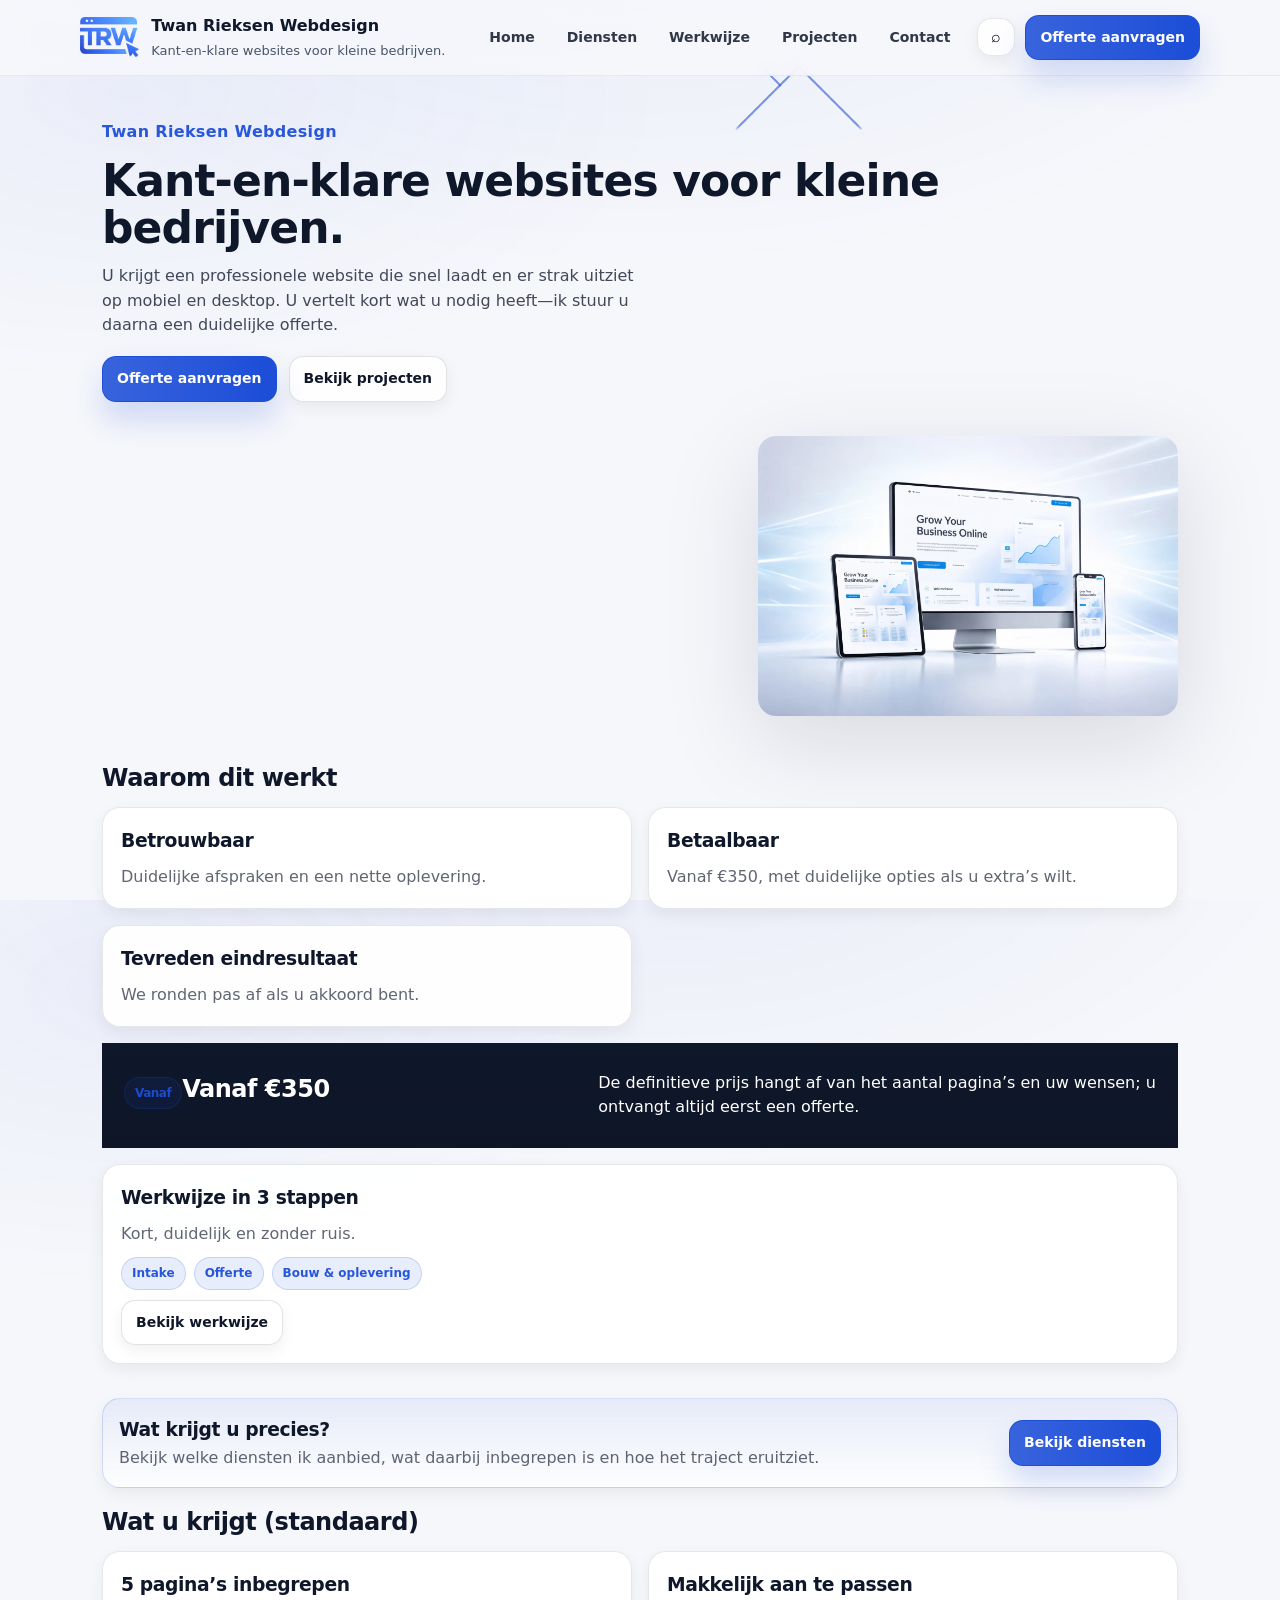
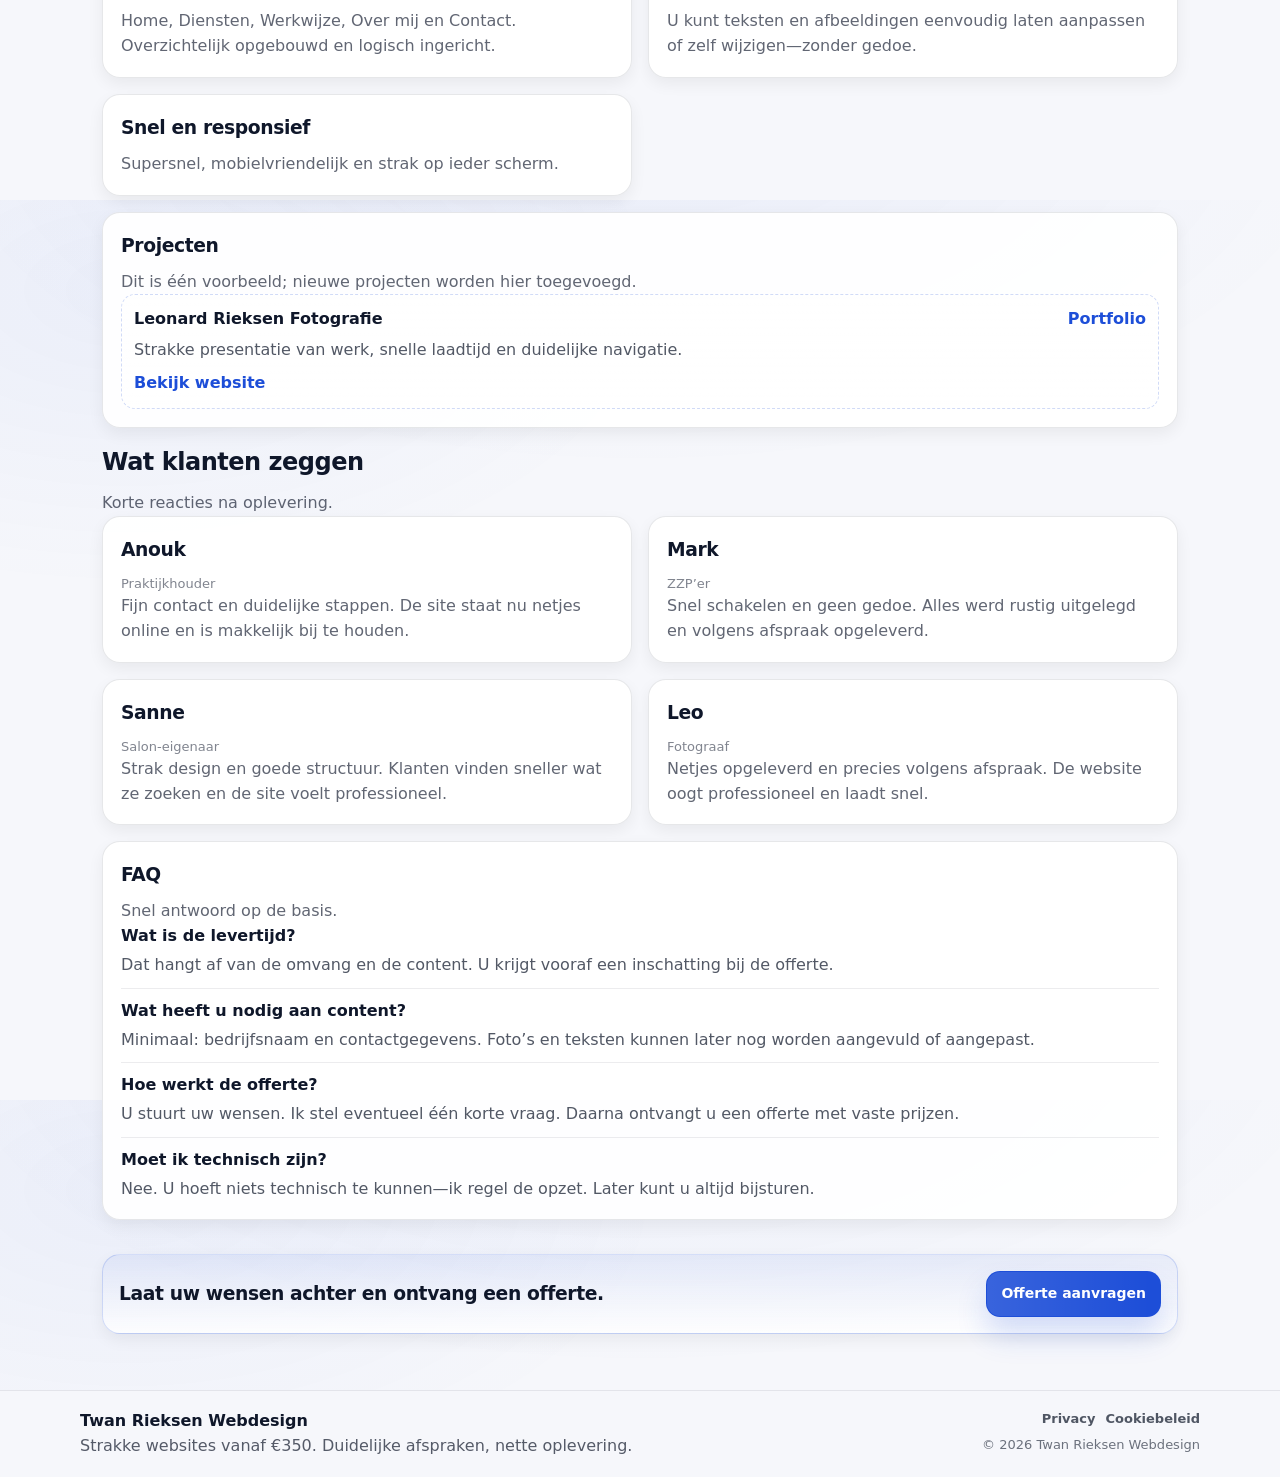
==== commit beb7f9d1: "Create section rhythm with open, card, and statement band layouts" ====
--- a/index.html
+++ b/index.html
@@ -90,7 +90,7 @@
 
   <main id="main" class="site-main">
 
-<section class="hero">
+<section class="hero section-open section-open--soft">
   <div class="container hero-grid">
     <div class="hero-copy reveal">
       <div class="eyebrow" data-bind="home.hero.eyebrow"></div>
@@ -107,7 +107,7 @@
   </div>
 </section>
 
-<section class="section">
+<section class="section section-cards">
   <div class="container">
     <div data-mount="home.sections"></div>
   </div>
--- a/assets/css/styles.css
+++ b/assets/css/styles.css
@@ -368,6 +368,52 @@
 
 .section{padding:18px 0 18px}
 
+.section-open{
+  padding:22px 0;
+}
+
+.section-open .container{
+  display:flex;
+  flex-direction:column;
+  gap:12px;
+  align-items:flex-start;
+  text-align:left;
+  border-top:1px solid #0f172a;
+  padding-top:18px;
+}
+
+.section-open.section-open--soft .container{
+  border-top:0;
+  padding-top:0;
+}
+
+.section-cards{padding:18px 0}
+
+.section-band{
+  width:100%;
+  padding:28px 0;
+  color:#ffffff;
+  background:linear-gradient(180deg, #0f172a 0%, #0d1527 100%);
+}
+
+.section-band .container{
+  display:grid;
+  grid-template-columns:minmax(220px, 1fr) minmax(280px, 1.25fr);
+  gap:28px;
+  align-items:start;
+}
+
+.section-band h2,
+.section-band h3,
+.section-band p,
+.section-band li{color:#ffffff}
+
+.section-band .band-title{margin:0;text-align:left}
+.section-band .band-body{text-align:left}
+.section-band .band-body p,
+.section-band .band-body ul,
+.section-band .band-body ol{margin:0}
+
 /* ---------------- Layout helpers ---------------- */
 .grid.two{display:grid;grid-template-columns:1fr 1fr;gap:16px}
 .stack{display:flex;flex-direction:column;gap:16px}
@@ -481,7 +527,7 @@
 .project-text{margin:0 0 10px;color:rgba(15,23,42,.72)}
 
 /* ---------------- CTA band ---------------- */
-.cta-band{
+.cta-box{
   margin-top:18px;
   padding:16px;
   border-radius: var(--radius);
@@ -599,13 +645,15 @@
   .site-nav{display:none}
   .menu-btn{display:grid}
   .brand{min-width:0}
+
+  .section-band .container{grid-template-columns:1fr;gap:12px}
 }
 
 @media (max-width: 640px){
   .hero-title{font-size:36px}
   .grid.two{grid-template-columns:1fr}
   .project-grid{grid-template-columns: 1fr}
-  .cta-band{flex-direction:column;align-items:flex-start}
+  .cta-box{flex-direction:column;align-items:flex-start}
   .footer-inner{flex-direction:column}
   .footer-copy{text-align:left}
 }
